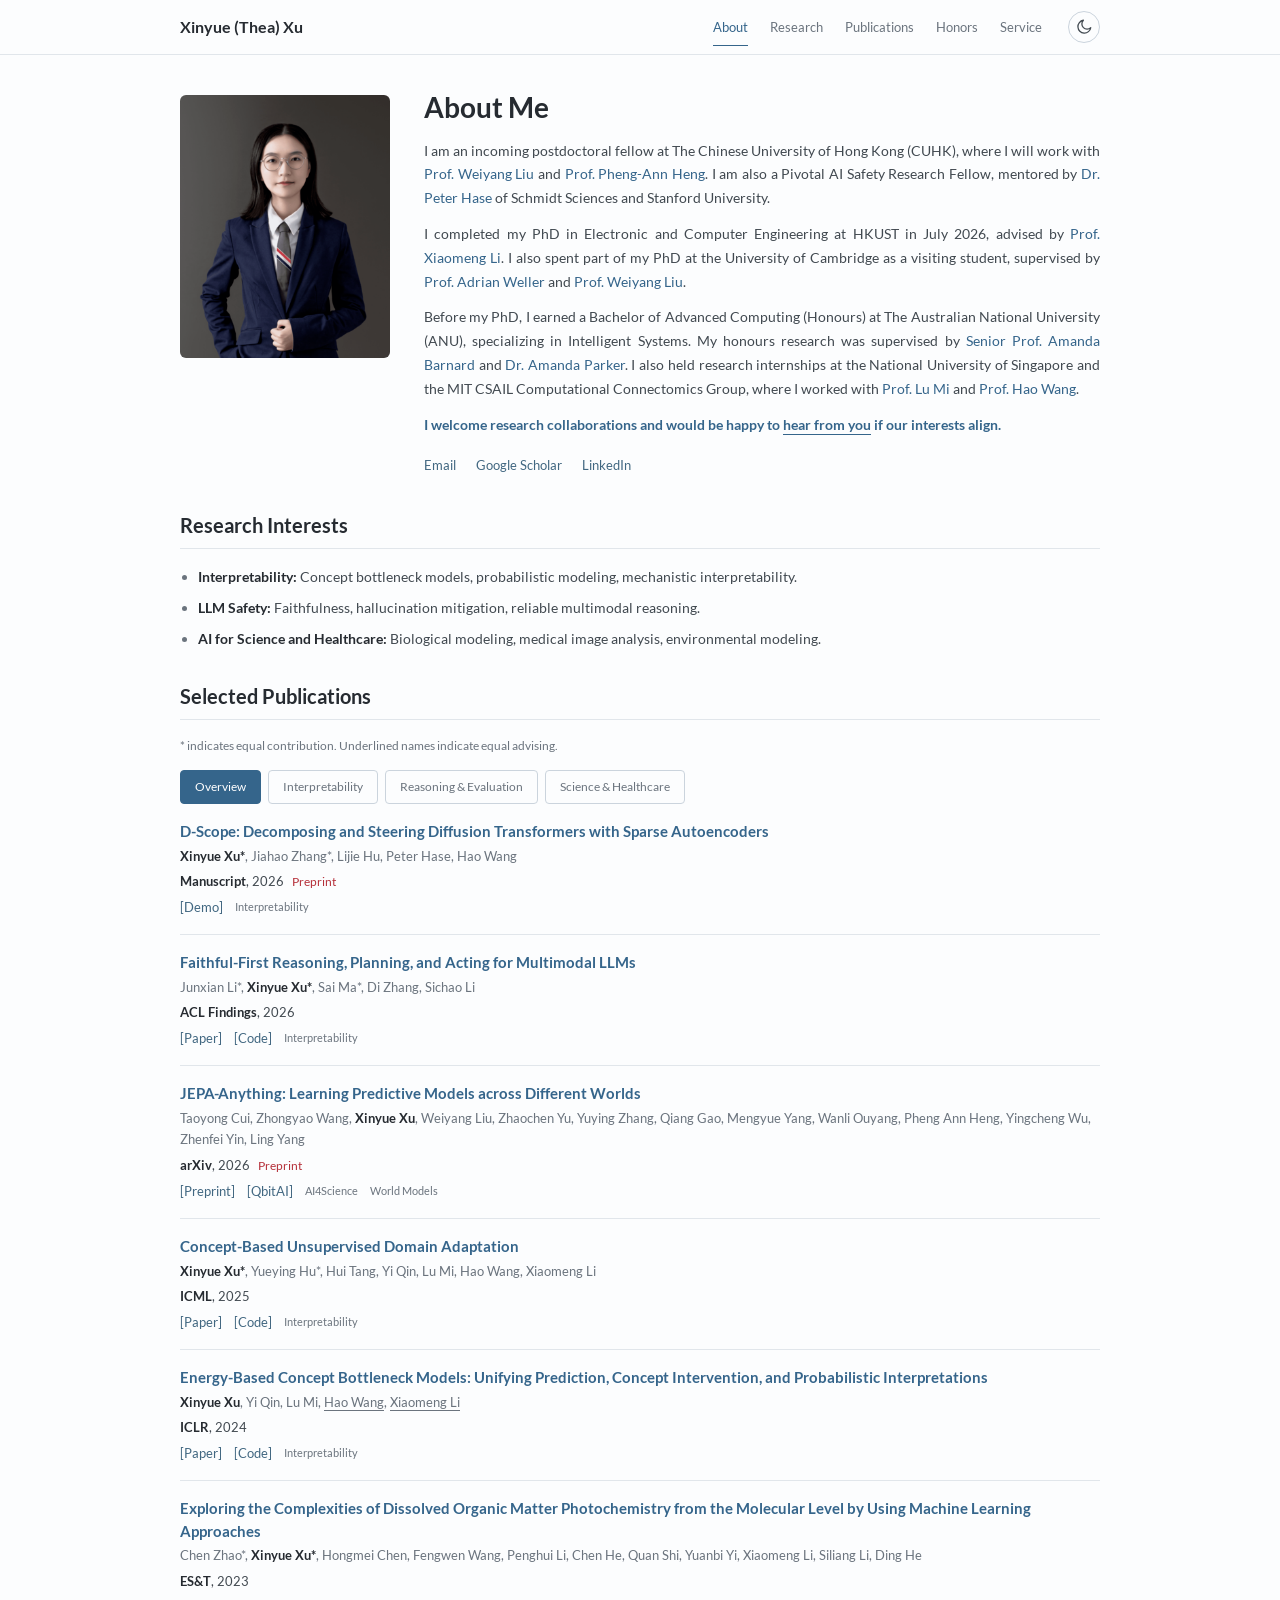
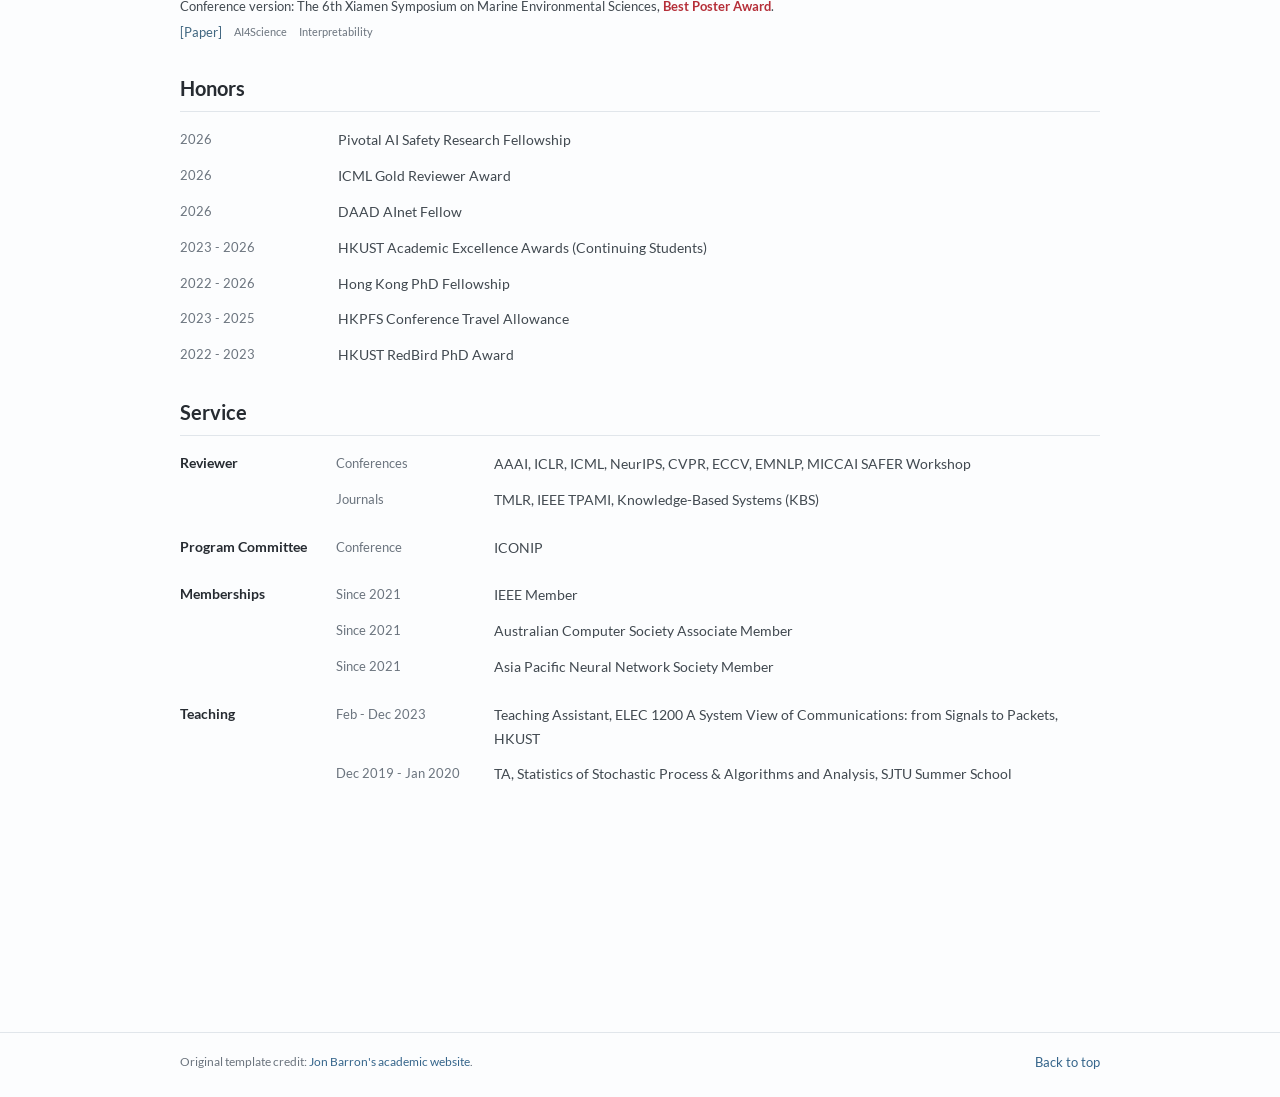
==== index.html @ cda7b8dd "Use English QbitAI label for media coverage" ====
<!DOCTYPE html>
<html lang="en">
<head>
  <meta charset="UTF-8">
  <meta name="viewport" content="width=device-width, initial-scale=1">
  <meta name="author" content="Xinyue (Thea) Xu">
  <meta name="description" content="Xinyue Xu is an incoming postdoctoral fellow at The Chinese University of Hong Kong (CUHK) and a Pivotal research fellow, working on interpretable machine learning, reasoning and evaluation, and AI for science and healthcare.">
  <title>Xinyue (Thea) Xu</title>
  <link rel="stylesheet" href="stylesheet.css?v=20260930-8">
  <link rel="icon" href="images/dog.ico">
</head>

<body>
  <header class="site-header">
    <nav class="nav-shell" aria-label="Primary navigation">
      <a class="brand" href="#top">Xinyue (Thea) Xu</a>
      <div class="nav-links">
        <a href="#about">About</a>
        <a href="#research">Research</a>
        <a href="#publications">Publications</a>
        <a href="#honors">Honors</a>
        <a href="#service">Service</a>
      </div>
      <button class="theme-toggle" type="button" aria-label="Switch to dark mode" title="Switch to dark mode">
        <svg class="theme-icon icon-moon" aria-hidden="true" viewBox="0 0 24 24">
          <path d="M21 12.8A8.6 8.6 0 1 1 11.2 3a6.8 6.8 0 0 0 9.8 9.8Z"></path>
        </svg>
        <svg class="theme-icon icon-sun" aria-hidden="true" viewBox="0 0 24 24">
          <circle cx="12" cy="12" r="4"></circle>
          <path d="M12 2v2.2M12 19.8V22M4.9 4.9l1.6 1.6M17.5 17.5l1.6 1.6M2 12h2.2M19.8 12H22M4.9 19.1l1.6-1.6M17.5 6.5l1.6-1.6"></path>
        </svg>
      </button>
    </nav>
  </header>

  <main id="top">
    <section id="about" class="hero section-shell">
      <div class="hero-copy">
        <div class="hero-identity">
          <h1>About Me</h1>
        </div>
        <div class="hero-about">
          <p>
            I am an incoming postdoctoral fellow at The Chinese University of Hong Kong (CUHK), where I will work with
            <a href="https://wyliu.com/">Prof. Weiyang Liu</a> and <a href="http://www.cse.cuhk.edu.hk/~pheng/">Prof. Pheng-Ann Heng</a>.
            I am also a Pivotal AI Safety Research Fellow, mentored by
            <a href="https://peterbhase.github.io/">Dr. Peter Hase</a> of Schmidt Sciences and Stanford University.
          </p>
          <p>
            I completed my PhD in Electronic and Computer Engineering at HKUST in July 2026, advised by
            <a href="https://xmengli.github.io/">Prof. Xiaomeng Li</a>.
            I also spent part of my PhD at the University of Cambridge as a visiting student, supervised by
            <a href="https://mlg.eng.cam.ac.uk/adrian/">Prof. Adrian Weller</a> and <a href="https://wyliu.com/">Prof. Weiyang Liu</a>.
          </p>
          <p>
            Before my PhD, I earned a Bachelor of Advanced Computing (Honours) at The Australian National University (ANU),
            specializing in Intelligent Systems. My honours research was supervised by
            <a href="https://en.wikipedia.org/wiki/Amanda_Barnard">Senior Prof. Amanda Barnard</a>
            and <a href="https://scholar.google.com.au/citations?user=r2-lXicAAAAJ&amp;hl=en">Dr. Amanda Parker</a>.
            I also held research internships at the National University of Singapore and the MIT CSAIL Computational Connectomics Group,
            where I worked with <a href="https://people.csail.mit.edu/lumi/">Prof. Lu Mi</a>
            and <a href="http://www.wanghao.in/">Prof. Hao Wang</a>.
          </p>
          <p class="collaboration-invitation">
            I welcome research collaborations and would be happy to <a href="mailto:xxucb@connect.ust.hk">hear from you</a> if our interests align.
          </p>
        </div>
        <div class="profile-links" aria-label="Profile links">
          <a href="mailto:xxucb@connect.ust.hk">Email</a>
          <a href="https://scholar.google.com/citations?user=9AthkQ0AAAAJ&amp;hl=zh-CN">Google Scholar</a>
          <a href="https://www.linkedin.com/in/xinyue-thea-xu-a15984179/">LinkedIn</a>
        </div>
      </div>
      <aside class="portrait-card">
        <img class="profile-photo" src="images/my.png" alt="Xinyue Xu portrait" width="256" height="320" fetchpriority="high">
      </aside>
    </section>

    <section id="research" class="section-shell content-grid">
      <h2 class="section-label">Research Interests</h2>
      <div class="section-body">
        <ul class="research-interests">
          <li><strong>Interpretability:</strong> Concept bottleneck models, probabilistic modeling, mechanistic interpretability.</li>
          <li><strong>LLM Safety:</strong> Faithfulness, hallucination mitigation, reliable multimodal reasoning.</li>
          <li><strong>AI for Science and Healthcare:</strong> Biological modeling, medical image analysis, environmental modeling.</li>
        </ul>
      </div>
    </section>

    <section id="publications" class="section-shell content-grid">
      <h2 class="section-label">Selected Publications</h2>
      <div class="section-body">
        <p class="note">* indicates equal contribution. Underlined names indicate equal advising.</p>

        <div class="publication-tabs" role="tablist" aria-label="Publication topics" hidden>
          <button class="topic-tab" type="button" role="tab" id="tab-overview" aria-controls="papers-overview" aria-selected="true">Overview</button>
          <button class="topic-tab" type="button" role="tab" id="tab-interpretability" aria-controls="papers-interpretability" aria-selected="false" tabindex="-1">Interpretability</button>
          <button class="topic-tab" type="button" role="tab" id="tab-reasoning" aria-controls="papers-reasoning" aria-selected="false" tabindex="-1">Reasoning &amp; Evaluation</button>
          <button class="topic-tab" type="button" role="tab" id="tab-science" aria-controls="papers-science" aria-selected="false" tabindex="-1">Science &amp; Healthcare</button>
        </div>

        <div class="topic-panel" id="papers-overview" role="tabpanel" aria-labelledby="tab-overview" tabindex="0" hidden>
          <h3 class="topic-heading">Overview</h3>
          <div class="publication-list"></div>
        </div>

        <div class="topic-panel" id="papers-interpretability" role="tabpanel" aria-labelledby="tab-interpretability" tabindex="0">
          <h3 class="topic-heading">Interpretable Machine Learning</h3>
          <div class="publication-list">
            <article class="publication featured is-preprint">
              <div class="pub-content">
                <h4>D-Scope: Decomposing and Steering Diffusion Transformers with Sparse Autoencoders</h4>
                <p class="authors"><strong>Xinyue Xu*</strong>, Jiahao Zhang*, Lijie Hu, Peter Hase, Hao Wang</p>
                <div class="pub-meta">
                  <strong>Manuscript</strong>
                  <span>2026</span>
                  <span class="pub-status">Preprint</span>
                </div>
                <p>Uses sparse autoencoders to decompose and steer diffusion transformers.</p>
                <div class="pub-links">
                  <span class="tag tag-blue">Interpretability</span>
                  <a href="https://jiahaozhang-public.github.io/d-scope/">Demo</a>
                </div>
              </div>
            </article>

            <article class="publication is-preprint">
              <div class="pub-content">
                <h4><a href="https://arxiv.org/abs/2609.15334">Concept-Grounded Reasoning with Prompt-Driven Localization for Interpretable Structured Report Generation</a></h4>
                <p class="authors"><strong>Xinyue Xu</strong>, Hongbin Lin, Juangui Xu, Hualiang Wang, Lehan Wang, Lijie Hu, Weiyang Liu, Adrian Weller, Xiaomeng Li</p>
                <div class="pub-meta">
                  <strong>arXiv</strong>
                  <span>2026</span>
                  <span class="pub-status">Preprint</span>
                </div>
                <p>Combines prompt-driven lesion localization with concept-grounded reasoning for interpretable medical report generation.</p>
                <div class="pub-links">
                  <span class="tag tag-blue">Medical AI</span>
                  <span class="tag tag-blue">Interpretability</span>
                  <a href="https://arxiv.org/abs/2609.15334">Preprint</a>
                </div>
              </div>
            </article>

            <article class="publication featured">
              <div class="pub-content">
                <h4><a href="https://openreview.net/forum?id=ZWsjNcUDIs">Concept-Based Unsupervised Domain Adaptation</a></h4>
                <p class="authors"><strong>Xinyue Xu*</strong>, Yueying Hu*, Hui Tang, Yi Qin, Lu Mi, Hao Wang, Xiaomeng Li</p>
                <div class="pub-meta">
                  <strong>ICML</strong>
                  <span>2025</span>
                </div>
                <p>Improves interpretability and robustness of Concept Bottleneck Models under domain shifts through adversarial training.</p>
                <div class="pub-links">
                  <span class="tag tag-blue">Interpretability</span>
                  <a href="https://arxiv.org/abs/2505.05195">Paper</a>
                  <a href="https://github.com/xmed-lab/CUDA">Code</a>
                </div>
              </div>
            </article>

            <article class="publication featured">
              <div class="pub-content">
                <h4><a href="https://openreview.net/forum?id=I1quoTXZzc">Energy-Based Concept Bottleneck Models: Unifying Prediction, Concept Intervention, and Probabilistic Interpretations</a></h4>
                <p class="authors"><strong>Xinyue Xu</strong>, Yi Qin, Lu Mi, <span class="advising">Hao Wang</span>, <span class="advising">Xiaomeng Li</span></p>
                <div class="pub-meta">
                  <strong>ICLR</strong>
                  <span>2024</span>
                </div>
                <p>A unified framework for concept-based prediction, concept correction, and fine-grained interpretations based on conditional probabilities.</p>
                <div class="pub-links">
                  <span class="tag tag-blue">Interpretability</span>
                  <a href="https://arxiv.org/abs/2401.14142">Paper</a>
                  <a href="https://github.com/xmed-lab/ECBM">Code</a>
                </div>
              </div>
            </article>

            <article class="publication">
              <div class="pub-content">
                <h4><a href="https://openreview.net/forum?id=UKCPaTcJAo">Energy-Based Conceptual Diffusion Model</a></h4>
                <p class="authors">Yi Qin, <strong>Xinyue Xu</strong>, <span class="advising">Hao Wang</span>, <span class="advising">Xiaomeng Li</span></p>
                <div class="pub-meta">
                  <strong>NeurIPS SafeGenAI Workshop</strong>
                  <span>2024</span>
                </div>
                <p>Unifies concept-based generation, conditional interpretation, concept debugging, intervention, and imputation under a joint energy-based formulation.</p>
                <div class="pub-links">
                  <span class="tag tag-blue">Interpretability</span>
                  <a href="https://openreview.net/forum?id=UKCPaTcJAo">Paper</a>
                </div>
              </div>
            </article>

            <article class="publication">
              <div class="pub-content">
                <h4><a href="https://link.springer.com/chapter/10.1007/978-3-030-92185-9_19">Classification Models for Medical Data with Interpretative Rules</a></h4>
                <p class="authors"><strong>Xinyue Xu</strong>, Xiang Ding, Zhenyue Qin, Yang Liu</p>
                <div class="pub-meta">
                  <strong>ICONIP (Oral)</strong>
                  <span>2021</span>
                </div>
                <p>Recognizes positive SARS cases across numerical and categorical datasets, with explanatory rules generated for clearer interpretability.</p>
                <div class="pub-links">
                  <span class="tag tag-blue">Interpretability</span>
                  <span class="tag tag-slate">AI4Science</span>
                  <a href="https://link.springer.com/chapter/10.1007/978-3-030-92185-9_19">Paper</a>
                </div>
              </div>
            </article>
          </div>
        </div>

        <div class="topic-panel" id="papers-reasoning" role="tabpanel" aria-labelledby="tab-reasoning" tabindex="0">
          <h3 class="topic-heading">Reasoning &amp; Evaluation</h3>
          <div class="publication-list">
            <article class="publication">
              <div class="pub-content">
                <h4>Learning When to Think: Dual-Reference Offline Optimization for Adaptive VLM Reasoning</h4>
                <p class="authors">Hongbin Lin, Sizhe Zou, Juangui Xu, <strong>Xinyue Xu</strong>, Zhuoli Ouyang, Stanislav Kolchin, Chengwei Qin, Zhongxiang Dai, Yao Shu</p>
                <div class="pub-meta">
                  <strong>NeurIPS</strong>
                  <span>2026</span>
                </div>
                <div class="pub-links">
                  <span class="tag tag-blue">Reasoning</span>
                </div>
              </div>
            </article>

            <article class="publication featured">
              <div class="pub-content">
                <h4><a href="https://aclanthology.org/2026.findings-acl.336.pdf">Faithful-First Reasoning, Planning, and Acting for Multimodal LLMs</a></h4>
                <p class="authors">Junxian Li*, <strong>Xinyue Xu*</strong>, Sai Ma*, Di Zhang, Sichao Li</p>
                <div class="pub-meta">
                  <strong>ACL Findings</strong>
                  <span>2026</span>
                </div>
                <p>Studies faithful-first reasoning, planning, and acting for multimodal large language models.</p>
                <div class="pub-links">
                  <span class="tag tag-blue">Interpretability</span>
                  <a href="https://aclanthology.org/2026.findings-acl.336.pdf">Paper</a>
                  <a href="https://github.com/lijunxian111/Faithful-First-RPA">Code</a>
                </div>
              </div>
            </article>

            <article class="publication is-preprint">
              <div class="pub-content">
                <h4><a href="https://arxiv.org/abs/2511.10667">Evaluating LLM Understanding via Structured Tabular Decision Simulations</a></h4>
                <p class="authors">Sichao Li*, <strong>Xinyue Xu*</strong>, Xiaomeng Li</p>
                <div class="pub-meta">
                  <strong>arXiv</strong>
                  <span>2026</span>
                  <span class="pub-status">Preprint</span>
                </div>
                <div class="pub-links">
                  <span class="tag tag-blue">Interpretability</span>
                  <a href="https://arxiv.org/abs/2511.10667">Preprint</a>
                </div>
              </div>
            </article>
          </div>
        </div>

        <div class="topic-panel" id="papers-science" role="tabpanel" aria-labelledby="tab-science" tabindex="0">
          <h3 class="topic-heading">AI for Science &amp; Healthcare</h3>
          <div class="publication-list">
            <article class="publication featured is-preprint">
              <div class="pub-content">
                <h4><a href="https://arxiv.org/abs/2609.20800">JEPA-Anything: Learning Predictive Models across Different Worlds</a></h4>
                <p class="authors">Taoyong Cui, Zhongyao Wang, <strong>Xinyue Xu</strong>, Weiyang Liu, Zhaochen Yu, Yuying Zhang, Qiang Gao, Mengyue Yang, Wanli Ouyang, Pheng Ann Heng, Yingcheng Wu, Zhenfei Yin, Ling Yang</p>
                <div class="pub-meta">
                  <strong>arXiv</strong>
                  <span>2026</span>
                  <span class="pub-status">Preprint</span>
                </div>
                <div class="pub-links">
                  <span class="tag tag-slate">AI4Science</span>
                  <span class="tag tag-blue">World Models</span>
                  <a href="https://arxiv.org/abs/2609.20800">Preprint</a>
                  <a href="https://mp.weixin.qq.com/s/vEAA2UBY7w1hj19cY-bY0g">QbitAI</a>
                </div>
              </div>
            </article>

            <article class="publication">
              <div class="pub-content">
                <h4><a href="https://doi.org/10.1016/j.xcrp.2026.103518">Multimodal fusion of complementary material representations for generalizable and interpretable property prediction</a></h4>
                <p class="authors">Sichao Li, Tianqing Zhu, Weijian Deng, Zixin Zhuang, <strong>Xinyue Xu</strong>, Ye Wei, Amanda Susan Barnard, Keith Tobias Butler</p>
                <div class="pub-meta">
                  <strong>Cell Reports Physical Science</strong>
                  <span>2026</span>
                </div>
                <p>Combines composition, crystal structure, and radial distribution features for interpretable material property prediction and more stable out-of-distribution generalization.</p>
                <div class="pub-links">
                  <span class="tag tag-slate">AI4Science</span>
                  <span class="tag tag-blue">Interpretability</span>
                  <a href="https://doi.org/10.1016/j.xcrp.2026.103518">Paper</a>
                </div>
              </div>
            </article>

            <article class="publication">
              <div class="pub-content">
                <h4><a href="https://openreview.net/forum?id=UjSoF5CM09">AttTok: Marrying Attribute Tokens with Generative Pre-trained Vision-Language Models towards Medical Image Understanding</a></h4>
                <p class="authors">Hualiang Wang, <strong>Xinyue Xu</strong>, Lehan Wang, Bin Pu, Xiaomeng Li</p>
                <div class="pub-meta">
                  <strong>ICLR</strong>
                  <span>2026</span>
                </div>
                <p>Integrates attribute tokens with generative pre-trained vision-language models for medical image understanding.</p>
                <div class="pub-links">
                  <span class="tag tag-blue">Medical AI</span>
                  <span class="tag tag-blue">Interpretability</span>
                  <a href="https://openreview.net/forum?id=UjSoF5CM09">Paper</a>
                </div>
              </div>
            </article>

            <article class="publication">
              <div class="pub-content">
                <h4><a href="https://agupubs.onlinelibrary.wiley.com/doi/full/10.1029/2024GL108794">Machine Learning Models for Evaluating Biological Reactivity within Molecular Fingerprints of Dissolved Organic Matter over Time</a></h4>
                <p class="authors">Chen Zhao, Kai Wang, Qianji Jiao, <strong>Xinyue Xu</strong>, Yuanbi Yi, Penghui Li, Julian Merder, Ding He</p>
                <div class="pub-meta">
                  <strong>GRL</strong>
                  <span>2024</span>
                </div>
                <p>Connects molecular composition and biological reactivity in reservoir data, yielding additional interpretability beyond predictive performance.</p>
                <div class="pub-links">
                  <span class="tag tag-slate">AI4Science</span>
                  <span class="tag tag-blue">Interpretability</span>
                </div>
              </div>
            </article>

            <article class="publication featured">
              <div class="pub-content">
                <h4><a href="https://pubs.acs.org/doi/full/10.1021/acs.est.3c00199">Exploring the Complexities of Dissolved Organic Matter Photochemistry from the Molecular Level by Using Machine Learning Approaches</a></h4>
                <p class="authors">Chen Zhao*, <strong>Xinyue Xu*</strong>, Hongmei Chen, Fengwen Wang, Penghui Li, Chen He, Quan Shi, Yuanbi Yi, Xiaomeng Li, Siliang Li, Ding He</p>
                <div class="pub-meta">
                  <strong>ES&amp;T</strong>
                  <span>2023</span>
                </div>
                <p>Integrates irradiation experiments and provides insights into estuarine dissolved organic matter transformation.</p>
                <p class="award-line">Conference version: The 6th Xiamen Symposium on Marine Environmental Sciences, <span class="award-highlight">Best Poster Award</span>.</p>
                <div class="pub-links">
                  <span class="tag tag-slate">AI4Science</span>
                  <span class="tag tag-blue">Interpretability</span>
                  <a href="https://pubs.acs.org/doi/pdf/10.1021/acs.est.3c00199">Paper</a>
                </div>
              </div>
            </article>

            <article class="publication">
              <div class="pub-content">
                <h4><a href="https://arxiv.org/abs/2305.15777">Dynamic Data Augmentation via Monte-Carlo Tree Search for Prostate MRI Segmentation</a></h4>
                <p class="authors"><strong>Xinyue Xu*</strong>, Yuhan Hsi*, Haonan Wang, Xiaomeng Li</p>
                <div class="pub-meta">
                  <strong>ICONIP (Oral)</strong>
                  <span>2023</span>
                </div>
                <p>Uses efficient dynamic augmentation to reduce overfitting in limited medical image segmentation settings.</p>
                <div class="pub-links">
                  <span class="tag tag-blue">Medical AI</span>
                  <a href="https://arxiv.org/abs/2305.15777">Paper</a>
                  <a href="https://github.com/xmed-lab/DDAug">Code</a>
                </div>
              </div>
            </article>

          </div>
        </div>

      </div>
    </section>

    <section id="honors" class="section-shell content-grid">
      <h2 class="section-label">Honors</h2>
      <div class="section-body">
        <ul class="plain-list">
          <li><span>2026</span> Pivotal AI Safety Research Fellowship</li>
          <li><span>2026</span> ICML Gold Reviewer Award</li>
          <li><span>2026</span> DAAD AInet Fellow</li>
          <li><span>2023 - 2026</span> HKUST Academic Excellence Awards (Continuing Students)</li>
          <li><span>2022 - 2026</span> Hong Kong PhD Fellowship</li>
          <li><span>2023 - 2025</span> HKPFS Conference Travel Allowance</li>
          <li><span>2022 - 2023</span> HKUST RedBird PhD Award</li>
        </ul>
      </div>
    </section>

    <section id="service" class="section-shell content-grid">
      <h2 class="section-label">Service</h2>
      <div class="section-body">
        <div class="service-block">
          <h3>Reviewer</h3>
          <ul class="compact-list">
            <li><span>Conferences</span> AAAI, ICLR, ICML, NeurIPS, CVPR, ECCV, EMNLP, MICCAI SAFER Workshop</li>
            <li><span>Journals</span> TMLR, IEEE TPAMI, Knowledge-Based Systems (KBS)</li>
          </ul>
        </div>
        <div class="service-block">
          <h3>Program Committee</h3>
          <ul class="compact-list">
            <li><span>Conference</span> ICONIP</li>
          </ul>
        </div>
        <div class="service-block">
          <h3>Memberships</h3>
          <ul class="plain-list">
            <li><span>Since 2021</span> IEEE Member</li>
            <li><span>Since 2021</span> Australian Computer Society Associate Member</li>
            <li><span>Since 2021</span> Asia Pacific Neural Network Society Member</li>
          </ul>
        </div>
        <div class="service-block">
          <h3>Teaching</h3>
          <ul class="plain-list">
            <li><span>Feb - Dec 2023</span> Teaching Assistant, ELEC 1200 A System View of Communications: from Signals to Packets, HKUST</li>
            <li><span>Dec 2019 - Jan 2020</span> TA, Statistics of Stochastic Process &amp; Algorithms and Analysis, SJTU Summer School</li>
          </ul>
        </div>
      </div>
    </section>

    <section class="visitor-map section-shell" aria-label="Visitor map">
      <div id="map-container">
        <script type="text/javascript" id="mmvst_globe" src="https://mapmyvisitors.com/globe.js?d=dofqKaMYVr9OFjW8XbUCTALOVqvD3N5ME7jqfxKbgf4" async></script>
      </div>
    </section>
  </main>

  <footer class="site-footer">
    <div class="section-shell footer-shell">
      <p>Original template credit: <a href="https://github.com/jonbarron/jonbarron_website">Jon Barron's academic website</a>.</p>
      <a href="#top">Back to top</a>
    </div>
  </footer>
  <script>
    const root = document.documentElement;
    const themeToggle = document.querySelector(".theme-toggle");
    let savedTheme;
    try {
      savedTheme = localStorage.getItem("theme");
    } catch {
      // The toggle remains usable when browser storage is unavailable.
    }

    function setTheme(theme) {
      root.dataset.theme = theme;
      try {
        localStorage.setItem("theme", theme);
      } catch {}
      const label = theme === "dark" ? "Switch to light mode" : "Switch to dark mode";
      themeToggle.setAttribute("aria-label", label);
      themeToggle.setAttribute("title", label);
    }

    setTheme(savedTheme === "dark" ? "dark" : "light");
    themeToggle.addEventListener("click", () => {
      setTheme(root.dataset.theme === "dark" ? "light" : "dark");
    });

    const publicationTabs = document.querySelector(".publication-tabs");
    const topicTabs = [...publicationTabs.querySelectorAll(".topic-tab")];
    const topicPanels = topicTabs.map(tab => document.getElementById(tab.getAttribute("aria-controls")));

    // Keep the overview in sync with the highlighted papers in each topic.
    const overviewList = document.querySelector("#papers-overview .publication-list");
    const featuredPapers = [...document.querySelectorAll(".topic-panel .publication.featured")];
    featuredPapers.sort((a, b) =>
      Number(b.querySelector(".pub-meta span").textContent) - Number(a.querySelector(".pub-meta span").textContent)
    );
    overviewList.append(...featuredPapers.map(paper => paper.cloneNode(true)));

    function selectTopic(index, focus = false) {
      topicTabs.forEach((tab, i) => {
        const selected = i === index;
        tab.setAttribute("aria-selected", String(selected));
        tab.tabIndex = selected ? 0 : -1;
        topicPanels[i].hidden = !selected;
      });
      if (focus) topicTabs[index].focus();
    }

    topicTabs.forEach((tab, index) => {
      tab.addEventListener("click", () => selectTopic(index));
      tab.addEventListener("keydown", event => {
        let nextIndex;
        if (event.key === "ArrowRight") nextIndex = (index + 1) % topicTabs.length;
        if (event.key === "ArrowLeft") nextIndex = (index - 1 + topicTabs.length) % topicTabs.length;
        if (event.key === "Home") nextIndex = 0;
        if (event.key === "End") nextIndex = topicTabs.length - 1;
        if (nextIndex !== undefined) {
          event.preventDefault();
          selectTopic(nextIndex, true);
        }
      });
    });
    selectTopic(0);
    publicationTabs.hidden = false;

    const navLinks = [...document.querySelectorAll(".nav-links a")];
    const navSections = navLinks.map(link => document.querySelector(link.getAttribute("href")));
    let scrollPending = false;

    function updateNavigation() {
      let current = navSections[0];
      const offset = document.querySelector(".site-header").offsetHeight + 72;
      for (const section of navSections) {
        if (section.getBoundingClientRect().top <= offset) current = section;
      }
      if (Math.ceil(window.scrollY + window.innerHeight) >= document.documentElement.scrollHeight - 2) {
        current = navSections[navSections.length - 1];
      }
      for (const link of navLinks) {
        if (link.getAttribute("href") === `#${current.id}`) {
          link.setAttribute("aria-current", "location");
        } else {
          link.removeAttribute("aria-current");
        }
      }
      scrollPending = false;
    }

    window.addEventListener("scroll", () => {
      if (!scrollPending) {
        scrollPending = true;
        requestAnimationFrame(updateNavigation);
      }
    }, { passive: true });
    window.addEventListener("resize", updateNavigation);
    updateNavigation();

  </script>
</body>
</html>
---- stylesheet.css ----
@font-face {
  font-family: "Lato";
  font-style: normal;
  font-weight: 400;
  font-display: swap;
  src: url("fonts/lato-regular.ttf") format("truetype");
}

@font-face {
  font-family: "Lato";
  font-style: normal;
  font-weight: 700;
  font-display: swap;
  src: url("fonts/lato-bold.ttf") format("truetype");
}

:root {
  color-scheme: light;
  --bg: #fcfdfe;
  --surface: #ffffff;
  --surface-strong: #f5f7fa;
  --ink: #262b31;
  --body: #414950;
  --muted: #6b747e;
  --soft: #eff3f7;
  --line: #e1e6eb;
  --line-strong: #cbd4dd;
  --accent: #35658b;
  --on-accent: #ffffff;
  --accent-soft: #eaf1f7;
  --resource-accent: #416781;
  --wine: #b52f39;
  --wine-soft: #fbeeee;
  --header-bg: #fcfdfe;
  --font-sans: "Trebuchet MS", "Lato", Helvetica, Arial, sans-serif;
}

:root[data-theme="dark"] {
  color-scheme: dark;
  --bg: #191b1e;
  --surface: #212428;
  --surface-strong: #292d32;
  --ink: #edf1f5;
  --body: #ccd3da;
  --muted: #a4afbb;
  --soft: #272d33;
  --line: #343b43;
  --line-strong: #48525e;
  --accent: #99bfdf;
  --on-accent: #182a37;
  --accent-soft: #25394b;
  --resource-accent: #acc8de;
  --wine: #ee9891;
  --wine-soft: #3e2928;
  --header-bg: #191b1e;
}

* {
  box-sizing: border-box;
}

html {
  scroll-behavior: smooth;
  scroll-padding-top: 78px;
}

body {
  margin: 0;
  background: var(--bg);
  color: var(--body);
  font-family: var(--font-sans);
  font-size: 14px;
  line-height: 1.7;
  letter-spacing: 0;
  -webkit-font-smoothing: antialiased;
}

::selection {
  background: var(--accent-soft);
  color: var(--ink);
}

a {
  color: var(--accent);
  text-decoration: none;
  text-underline-offset: 4px;
  text-decoration-thickness: 1px;
}

a:hover {
  text-decoration: underline;
}

:focus-visible {
  outline: 2px solid var(--accent);
  outline-offset: 5px;
  border-radius: 3px;
}

img {
  display: block;
  max-width: 100%;
}

p,
h1,
h2,
h3,
h4 {
  margin: 0;
}

h1,
h2,
h3,
h4 {
  color: var(--ink);
  font-weight: 700;
  letter-spacing: 0;
}

.nav-shell,
.section-shell {
  width: min(920px, calc(100% - 64px));
  margin-inline: auto;
}

.site-header {
  position: sticky;
  top: 0;
  z-index: 10;
  border-bottom: 1px solid var(--line);
  background: var(--header-bg);
}

.nav-shell {
  min-height: 54px;
  display: flex;
  align-items: center;
  gap: 26px;
}

.brand {
  margin-right: auto;
  color: var(--ink);
  font-size: 16px;
  font-weight: 700;
  white-space: nowrap;
}

.nav-links {
  display: flex;
  align-items: center;
  gap: 22px;
  min-width: 0;
  font-size: 13px;
}

.nav-links a {
  position: relative;
  display: inline-flex;
  align-items: center;
  min-height: 42px;
  color: var(--muted);
  white-space: nowrap;
}

.nav-links a::after {
  content: "";
  position: absolute;
  inset: auto 0 2px;
  height: 1px;
  background: var(--accent);
  opacity: 0;
  transition: opacity 160ms ease;
}

.nav-links a:hover,
.nav-links a[aria-current] {
  color: var(--accent);
  text-decoration: none;
}

.nav-links a[aria-current]::after {
  opacity: 1;
}

.theme-toggle {
  flex: 0 0 32px;
  width: 32px;
  height: 32px;
  display: inline-flex;
  align-items: center;
  justify-content: center;
  padding: 0;
  border: 1px solid var(--line-strong);
  border-radius: 50%;
  background: transparent;
  color: var(--body);
  cursor: pointer;
  transition: background 160ms ease, border-color 160ms ease;
}

.theme-toggle:hover {
  border-color: var(--accent);
  background: var(--soft);
}

.theme-icon {
  width: 18px;
  height: 18px;
  fill: none;
  stroke: currentColor;
  stroke-linecap: round;
  stroke-linejoin: round;
  stroke-width: 1.7;
}

.icon-sun,
:root[data-theme="dark"] .icon-moon {
  display: none;
}

:root[data-theme="dark"] .icon-sun {
  display: block;
}

.hero {
  display: grid;
  grid-template-columns: 210px minmax(0, 1fr);
  column-gap: 34px;
  row-gap: 24px;
  align-items: start;
  padding-block: 36px 34px;
}

.hero-copy {
  grid-column: 2;
  grid-row: 1;
  min-width: 0;
}

.hero-identity {
  margin-bottom: 14px;
}

h1 {
  font-size: 28px;
  line-height: 1.2;
}

.profile-links {
  display: flex;
  align-items: center;
  flex-wrap: wrap;
  gap: 8px 20px;
  margin-top: 16px;
  font-size: 13px;
  font-weight: 400;
}

.profile-links a {
  color: var(--resource-accent);
  padding-block: 2px;
}

.profile-links a:hover {
  text-decoration: underline;
}

.hero-about p {
  margin-bottom: 12px;
  text-align: justify;
  text-align-last: left;
  text-wrap: pretty;
}

.hero-about p:last-child {
  margin-bottom: 0;
}

.hero-about .collaboration-invitation {
  color: var(--accent);
  font-weight: 700;
}

.collaboration-invitation a {
  text-decoration: underline;
}

.portrait-card {
  grid-column: 1;
  grid-row: 1;
  margin-top: 4px;
}

.profile-photo {
  width: 100%;
  height: auto;
  aspect-ratio: 4 / 5;
  border-radius: 6px;
  object-fit: cover;
  object-position: center top;
}

.content-grid {
  padding-block: 0 32px;
}

.section-label {
  margin-bottom: 16px;
  padding-bottom: 9px;
  border-bottom: 1px solid var(--line);
  font-size: 20px;
  line-height: 1.35;
}

.section-body {
  min-width: 0;
}

.research-interests {
  display: grid;
  gap: 7px;
  margin: 0;
  padding-left: 18px;
}

.research-interests li::marker {
  color: var(--muted);
}

.research-interests strong {
  color: var(--ink);
}

.note {
  margin: 0 0 14px;
  color: var(--muted);
  font-size: 12px;
}

.topic-panel + .topic-panel {
  margin-top: 30px;
}

.publication-tabs {
  display: flex;
  flex-wrap: wrap;
  gap: 7px;
  max-width: 100%;
  margin-bottom: 16px;
}

.publication-tabs[hidden],
.topic-panel[hidden] {
  display: none;
}

.topic-tab {
  min-width: 0;
  min-height: 34px;
  padding: 7px 14px;
  border: 1px solid var(--line-strong);
  border-radius: 4px;
  background: var(--bg);
  color: var(--muted);
  font: 400 12px/1.4 var(--font-sans);
  letter-spacing: 0;
  cursor: pointer;
}

.topic-tab:hover {
  color: var(--ink);
}

.topic-tab[aria-selected="true"] {
  border-color: var(--accent);
  background: var(--accent);
  color: var(--on-accent);
}

.publication-tabs:not([hidden]) ~ .topic-panel {
  margin-top: 0;
}

.publication-tabs:not([hidden]) ~ .topic-panel > .topic-heading {
  position: absolute;
  width: 1px;
  height: 1px;
  padding: 0;
  overflow: hidden;
  clip-path: inset(50%);
  white-space: nowrap;
}

.topic-heading {
  margin-bottom: 16px;
  font-size: 16px;
  line-height: 1.4;
}

.publication-list {
  display: block;
}

.publication {
  padding-block: 16px;
  border-bottom: 1px solid var(--line);
}

.publication:first-child {
  padding-top: 0;
}

.publication:last-child {
  padding-bottom: 0;
  border-bottom: 0;
}

.publication.featured h4,
.publication.featured h4 a {
  color: var(--accent);
}

.pub-meta {
  display: flex;
  flex-wrap: wrap;
  align-items: baseline;
  gap: 4px 8px;
  margin-top: 3px;
  font-size: 13px;
  font-variant-numeric: tabular-nums;
}

.pub-meta span {
  color: var(--body);
}

.pub-meta strong {
  color: var(--ink);
  font-size: 13px;
  line-height: 1.5;
}

.pub-meta .pub-status {
  color: var(--wine);
  font-size: 12px;
  font-weight: 400;
  line-height: 1.4;
}

.pub-meta span:not(.pub-status)::before {
  content: ", ";
  margin-left: -8px;
}

.pub-content h4 {
  margin-bottom: 3px;
  font-size: 15px;
  line-height: 1.5;
}

.pub-content h4 a {
  color: var(--ink);
}

.pub-content h4 a:hover {
  color: var(--accent);
}

.pub-content p {
  margin-top: 4px;
  color: var(--body);
  font-size: 13px;
  line-height: 1.65;
}

.pub-content .authors {
  margin-top: 0;
  color: var(--muted);
  font-size: 13px;
}

.pub-content > p:not(.authors):not(.award-line) {
  display: none;
}

.authors strong {
  color: var(--ink);
}

.advising {
  text-decoration: underline;
  text-underline-offset: 3px;
}

.award-highlight {
  color: var(--wine);
  font-weight: 700;
}

.pub-links {
  display: flex;
  align-items: center;
  flex-wrap: wrap;
  gap: 4px 12px;
  margin-top: 4px;
}

.pub-links a {
  order: 0;
  color: var(--resource-accent);
  font-size: 13px;
  font-weight: 400;
}

.pub-links a::before {
  content: "[";
}

.pub-links a::after {
  content: "]";
}

.tag {
  order: 1;
  color: var(--muted);
  font-size: 11px;
  line-height: 1.5;
}

.plain-list,
.compact-list {
  display: grid;
  margin: 0;
  padding: 0;
  list-style: none;
}

.plain-list li,
.compact-list li {
  display: grid;
  grid-template-columns: 140px minmax(0, 1fr);
  gap: 18px;
  padding-block: 6px;
  font-size: 14px;
}

.plain-list li:first-child,
.compact-list li:first-child {
  padding-top: 0;
}

.plain-list li:last-child,
.compact-list li:last-child {
  border-bottom: 0;
  padding-bottom: 0;
}

.plain-list span,
.compact-list span {
  color: var(--muted);
  font-size: 13px;
  font-variant-numeric: tabular-nums;
}

.service-block {
  display: grid;
  grid-template-columns: 132px minmax(0, 1fr);
  gap: 24px;
}

.service-block + .service-block {
  margin-top: 24px;
}

.service-block h3 {
  font-size: 14px;
  line-height: 1.5;
}

.visitor-map {
  display: flex;
  justify-content: center;
  padding-block: 12px 28px;
}

#map-container {
  width: 160px;
  max-width: 100%;
  min-height: 174px;
  text-align: center;
}

#map-container a,
#map-container img {
  display: block;
  max-width: 100%;
}

#map-container img {
  height: auto;
  border: 0;
}

#map-container img[hidden] {
  display: none;
}

.map-fallback {
  color: var(--muted);
  font-size: 12px;
}

.site-footer {
  padding-block: 18px 24px;
  border-top: 1px solid var(--line);
}

.footer-shell {
  display: flex;
  align-items: center;
  justify-content: space-between;
  gap: 24px;
  color: var(--muted);
  font-size: 12px;
}

.footer-shell > a {
  white-space: nowrap;
  font-size: 13px;
}

@media (max-width: 980px) {
  .hero {
    grid-template-columns: 190px minmax(0, 1fr);
    column-gap: 30px;
  }

  .nav-shell,
  .nav-links {
    gap: 20px;
  }

  .service-block {
    grid-template-columns: 120px minmax(0, 1fr);
  }
}

@media (max-width: 760px) {
  html {
    scroll-padding-top: 116px;
  }

  .nav-shell,
  .section-shell {
    width: calc(100% - 40px);
  }

  .nav-shell {
    flex-wrap: wrap;
    justify-content: space-between;
    column-gap: 16px;
    row-gap: 0;
    padding-block: 10px 5px;
  }

  .brand {
    font-size: 16px;
  }

  .nav-links {
    order: 3;
    justify-content: space-between;
    width: 100%;
    gap: 12px;
    padding-top: 3px;
    font-size: 13px;
  }

  .hero {
    grid-template-columns: 124px minmax(0, 1fr);
    column-gap: 22px;
    row-gap: 20px;
    padding-block: 28px 30px;
  }

  .hero-copy {
    display: contents;
  }

  .hero-identity {
    grid-column: 2;
    grid-row: 1;
    align-self: center;
    margin: 0;
  }

  h1 {
    font-size: 26px;
  }

  .profile-links {
    grid-column: 1 / -1;
    grid-row: 3;
    gap: 8px 16px;
    margin-top: -6px;
    font-size: 13px;
  }

  .portrait-card {
    grid-row: 1;
    margin-top: 0;
  }

  .hero-about {
    grid-column: 1 / -1;
    grid-row: 2;
  }

  .hero-about p {
    text-align: left;
  }

  .content-grid {
    padding-bottom: 30px;
  }

  .section-label {
    margin-bottom: 14px;
    font-size: 20px;
  }

  .note {
    margin-bottom: 12px;
    font-size: 12px;
  }

  .publication-tabs {
    display: grid;
    grid-template-columns: repeat(2, minmax(0, 1fr));
    width: 100%;
  }

  .topic-tab {
    padding-inline: 6px;
    font-size: 12px;
  }

  .publication {
    padding-block: 14px;
  }

  .pub-meta strong {
    font-size: 13px;
  }

  .pub-content h4 {
    font-size: 15px;
  }

  .service-block {
    grid-template-columns: 1fr;
    gap: 16px;
  }

  .plain-list li,
  .compact-list li {
    grid-template-columns: 128px minmax(0, 1fr);
    gap: 18px;
  }

  .footer-shell {
    align-items: flex-start;
    flex-direction: column;
    gap: 12px;
  }
}

@media (max-width: 420px) {
  .nav-links {
    gap: 6px;
    font-size: 12px;
  }

  .hero {
    grid-template-columns: 104px minmax(0, 1fr);
    column-gap: 18px;
  }

  h1 {
    font-size: 26px;
  }

  .profile-links {
    gap: 6px 12px;
  }

  .plain-list li,
  .compact-list li {
    grid-template-columns: 1fr;
    gap: 3px;
  }

  .section-label {
    font-size: 20px;
  }

  .pub-meta {
    flex-wrap: wrap;
    gap: 4px 8px;
  }
}

@media (prefers-reduced-motion: reduce) {
  html {
    scroll-behavior: auto;
  }

  *,
  *::before,
  *::after {
    transition: none !important;
  }
}
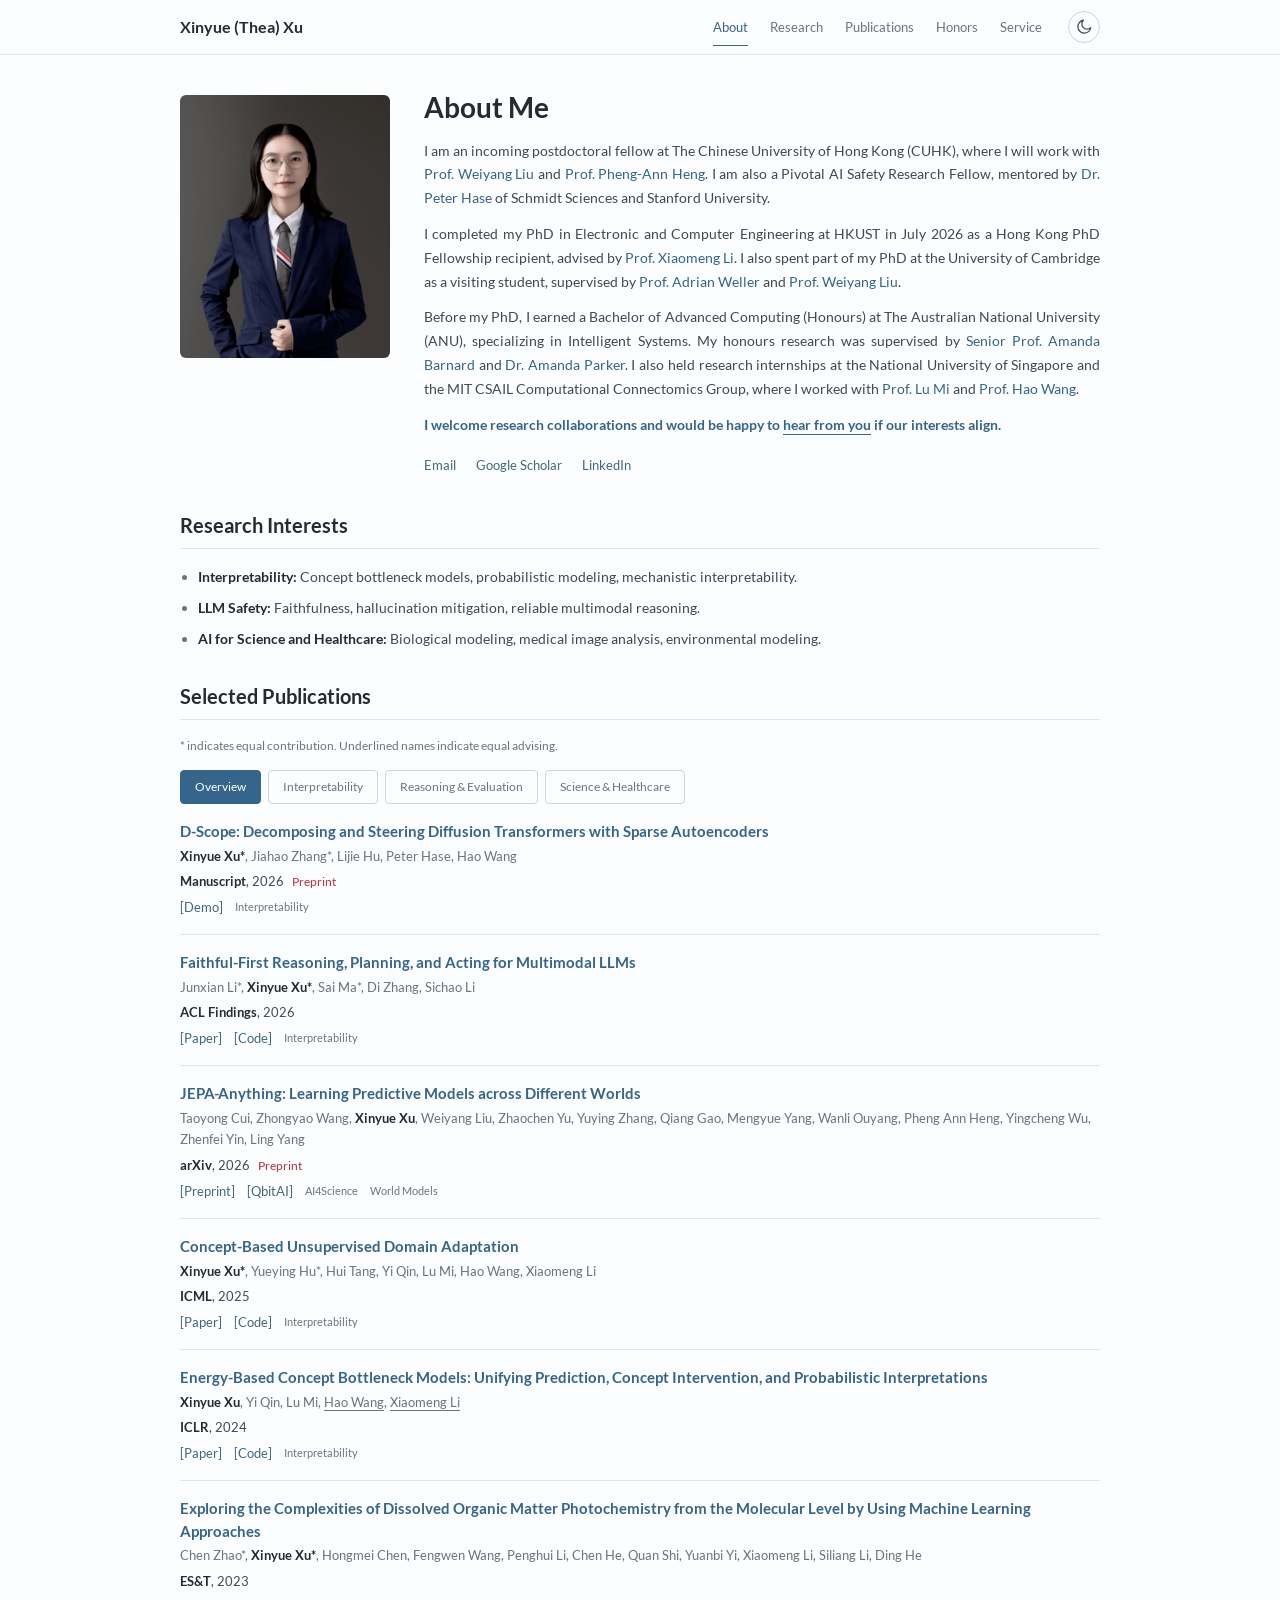
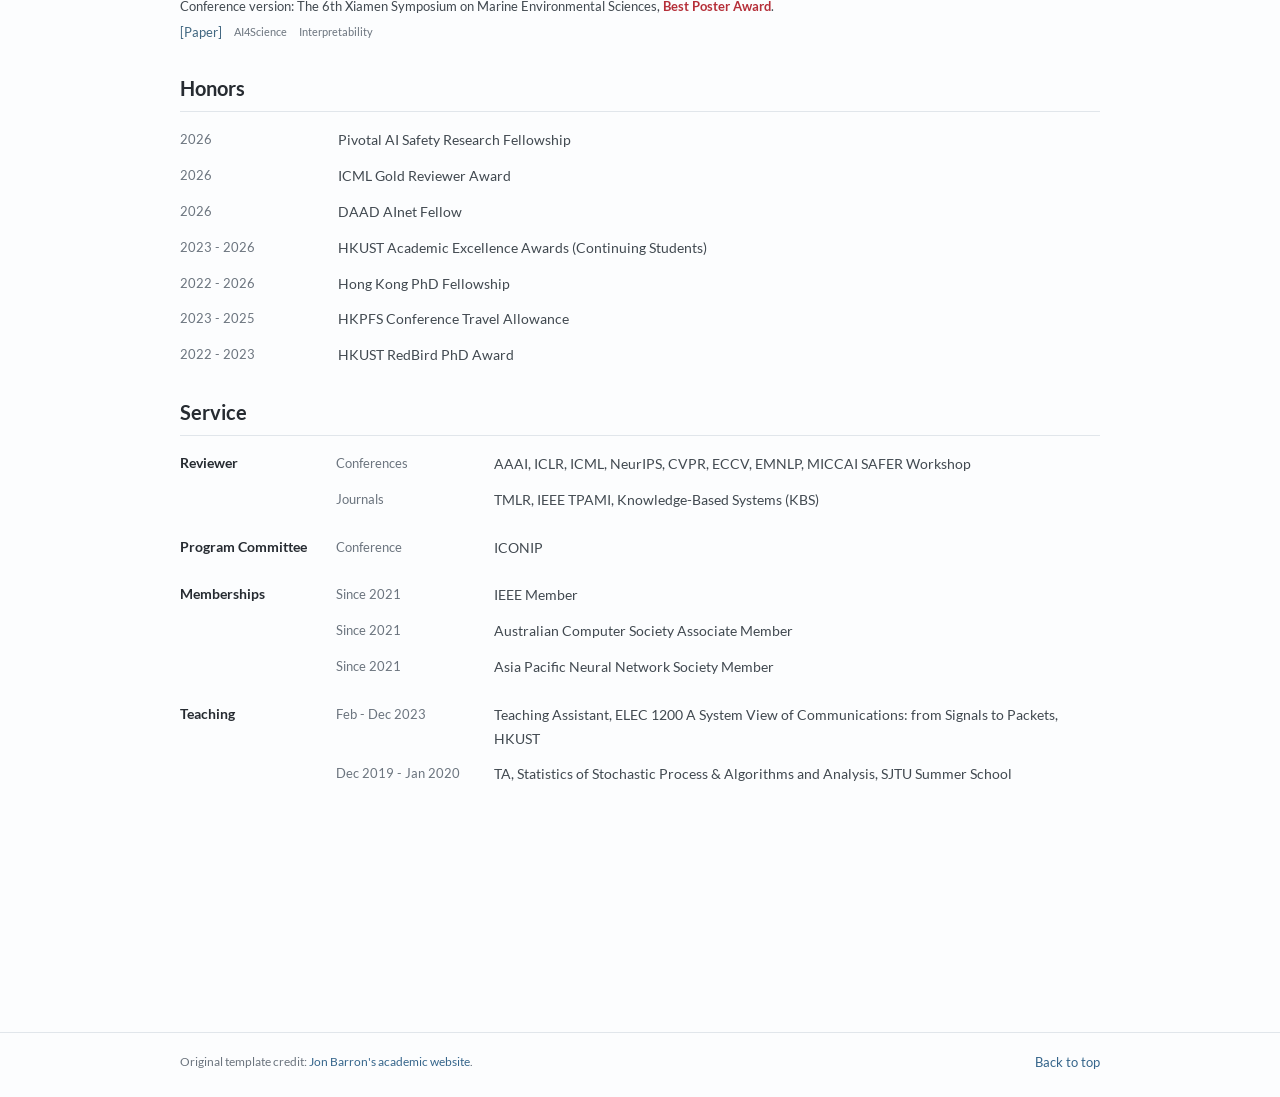
==== commit a6e7aea0: "Mention Hong Kong PhD Fellowship in biography" ====
--- a/index.html
+++ b/index.html
@@ -47,7 +47,8 @@
             <a href="https://peterbhase.github.io/">Dr. Peter Hase</a> of Schmidt Sciences and Stanford University.
           </p>
           <p>
-            I completed my PhD in Electronic and Computer Engineering at HKUST in July 2026, advised by
+            I completed my PhD in Electronic and Computer Engineering at HKUST in July 2026
+            as a Hong Kong PhD Fellowship recipient, advised by
             <a href="https://xmengli.github.io/">Prof. Xiaomeng Li</a>.
             I also spent part of my PhD at the University of Cambridge as a visiting student, supervised by
             <a href="https://mlg.eng.cam.ac.uk/adrian/">Prof. Adrian Weller</a> and <a href="https://wyliu.com/">Prof. Weiyang Liu</a>.
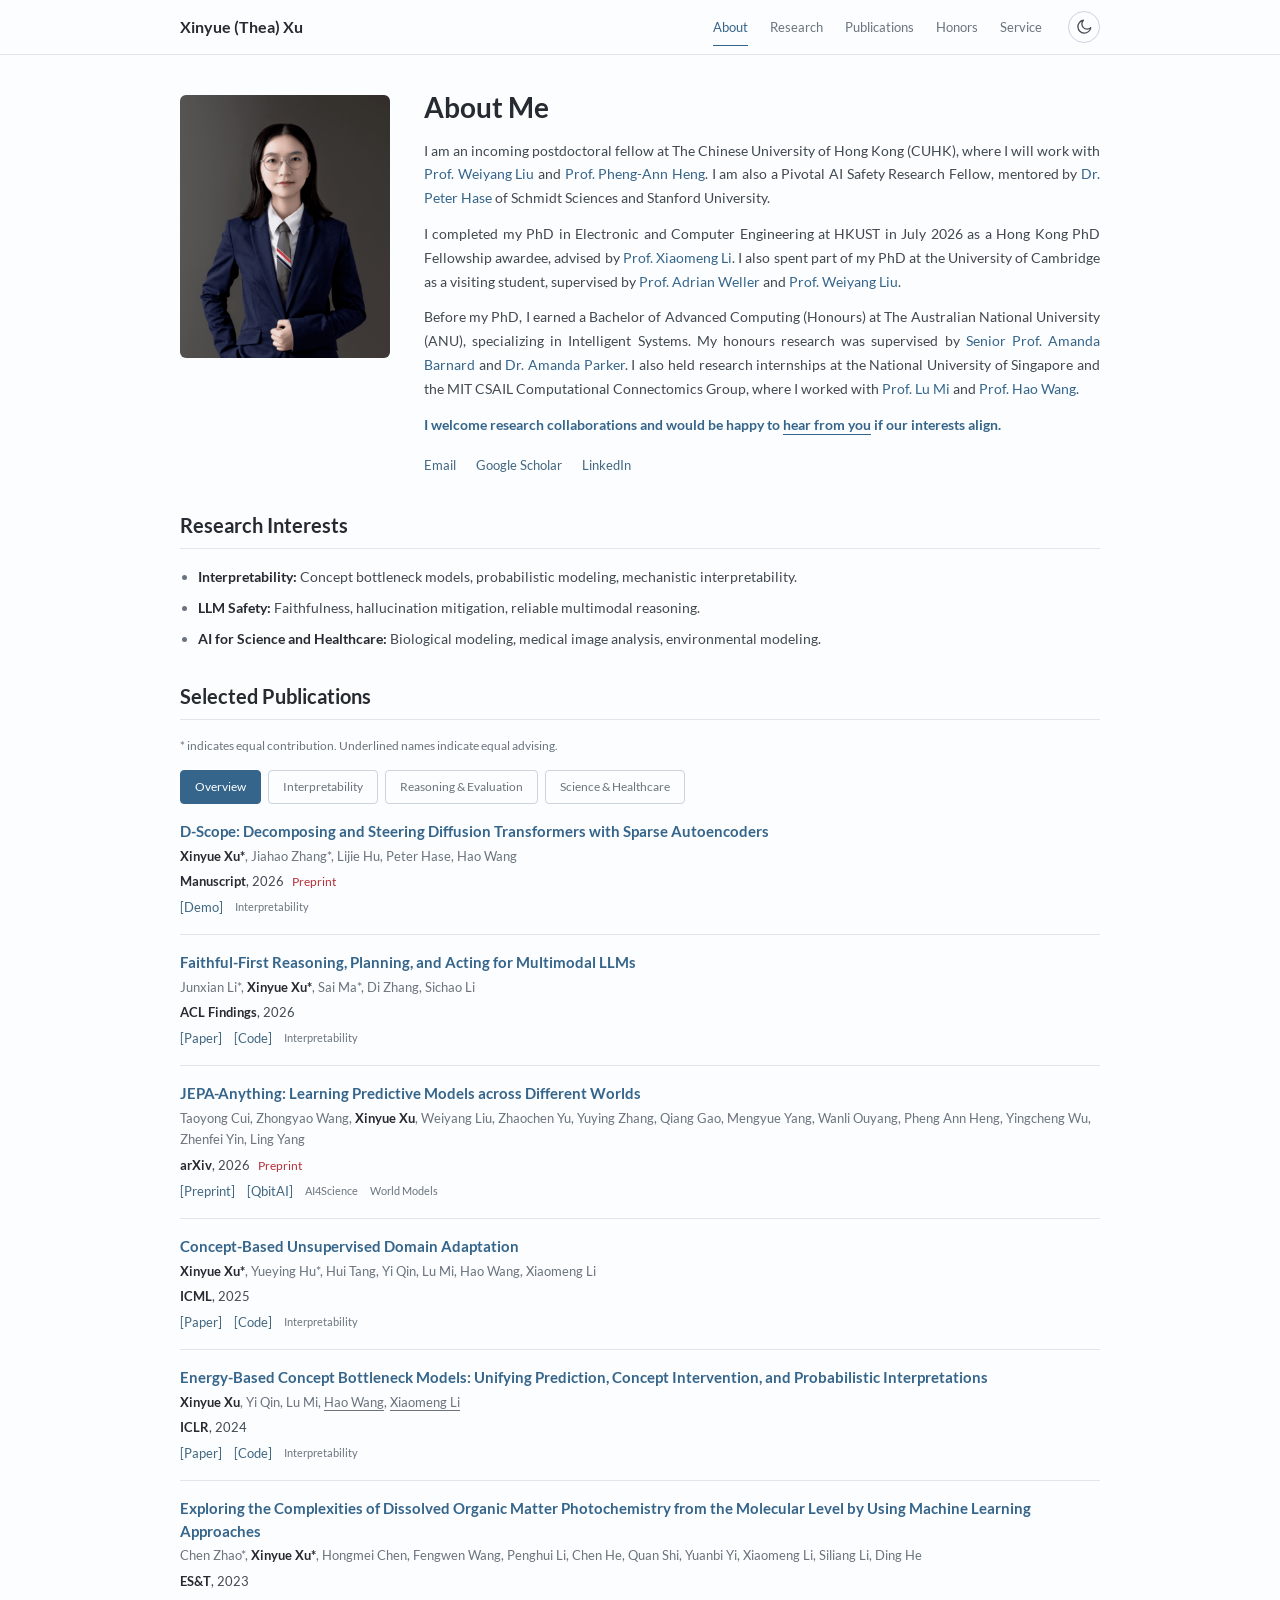
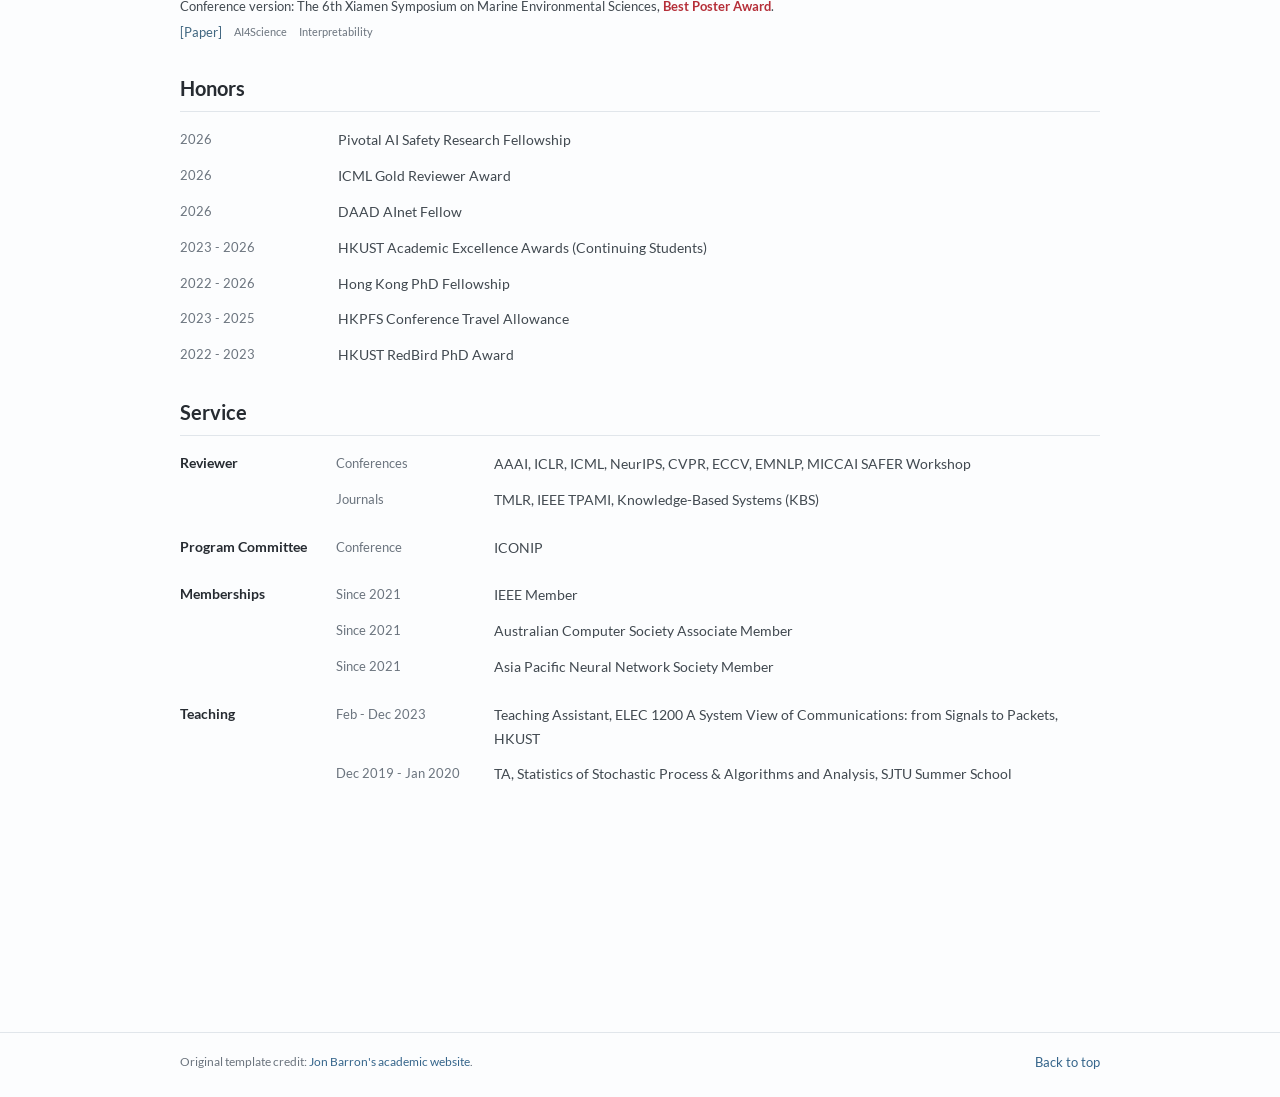
==== commit 3aed6b54: "Use awardee wording for Hong Kong PhD Fellowship" ====
--- a/index.html
+++ b/index.html
@@ -48,7 +48,7 @@
           </p>
           <p>
             I completed my PhD in Electronic and Computer Engineering at HKUST in July 2026
-            as a Hong Kong PhD Fellowship recipient, advised by
+            as a Hong Kong PhD Fellowship awardee, advised by
             <a href="https://xmengli.github.io/">Prof. Xiaomeng Li</a>.
             I also spent part of my PhD at the University of Cambridge as a visiting student, supervised by
             <a href="https://mlg.eng.cam.ac.uk/adrian/">Prof. Adrian Weller</a> and <a href="https://wyliu.com/">Prof. Weiyang Liu</a>.
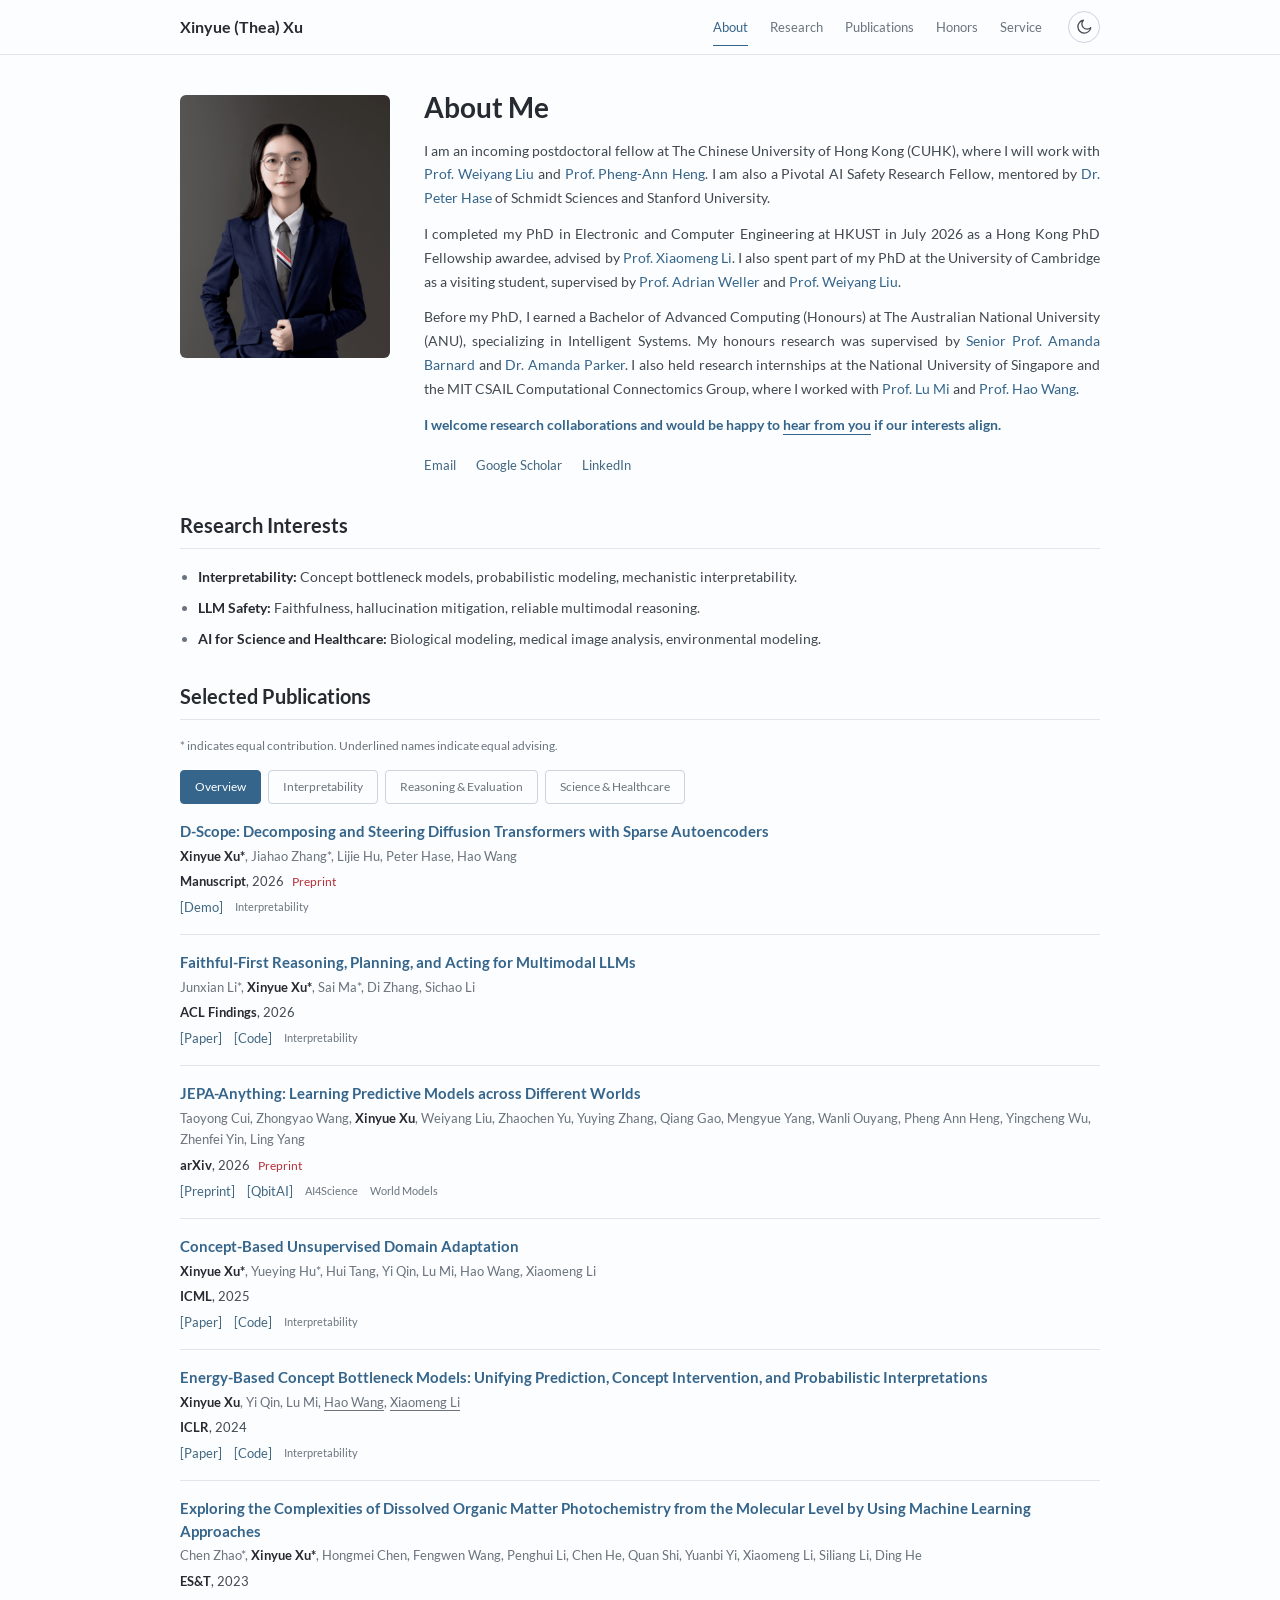
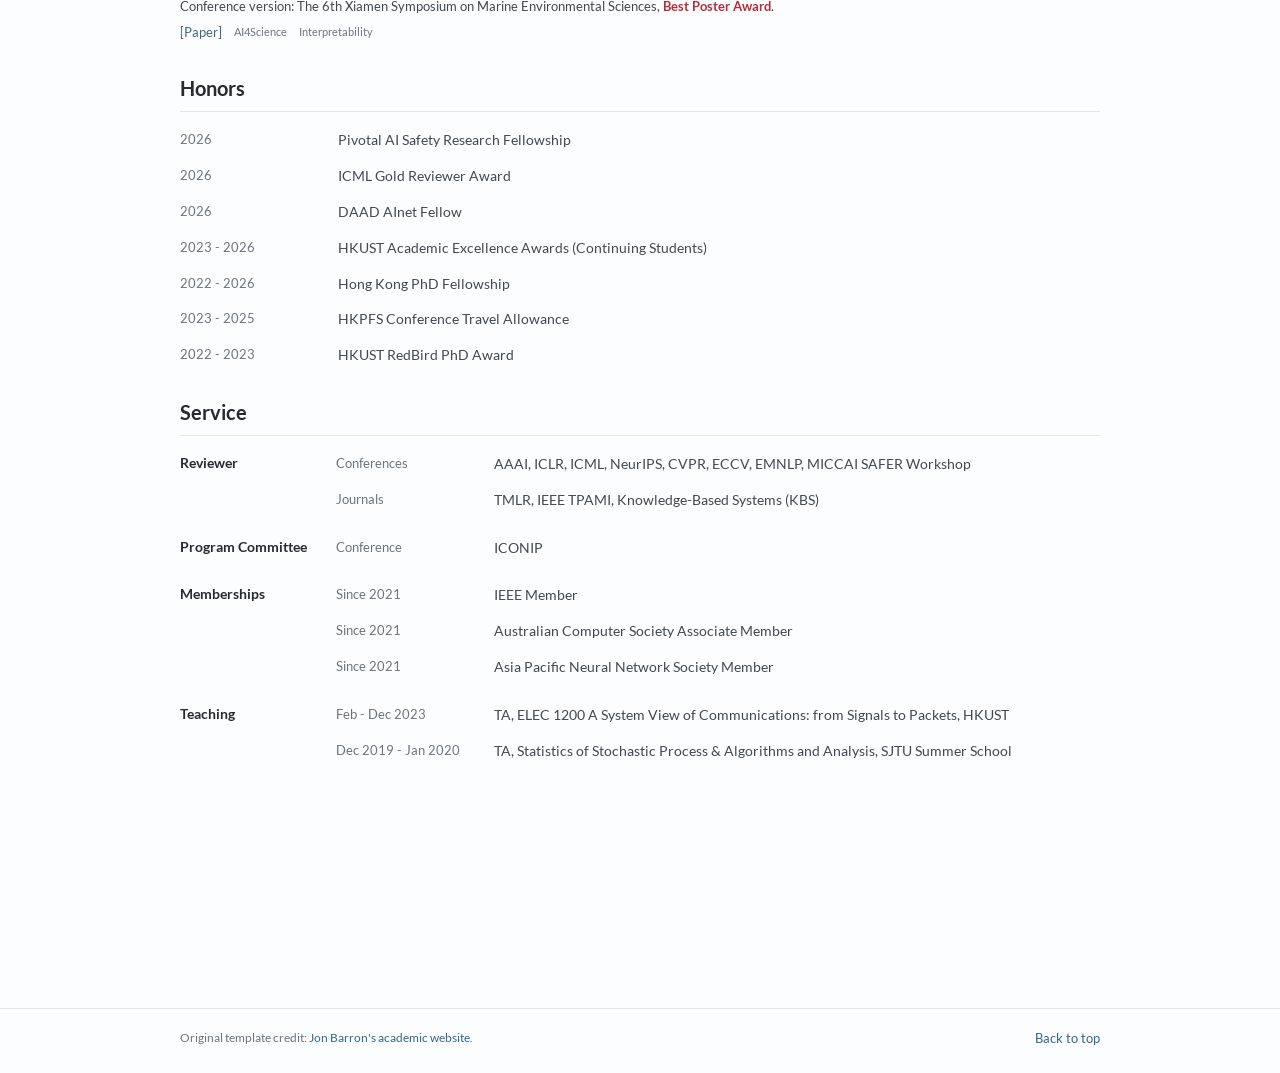
==== commit d7e17de4: "Shorten ELEC 1200 teaching role to TA" ====
--- a/index.html
+++ b/index.html
@@ -418,7 +418,7 @@
         <div class="service-block">
           <h3>Teaching</h3>
           <ul class="plain-list">
-            <li><span>Feb - Dec 2023</span> Teaching Assistant, ELEC 1200 A System View of Communications: from Signals to Packets, HKUST</li>
+            <li><span>Feb - Dec 2023</span> TA, ELEC 1200 A System View of Communications: from Signals to Packets, HKUST</li>
             <li><span>Dec 2019 - Jan 2020</span> TA, Statistics of Stochastic Process &amp; Algorithms and Analysis, SJTU Summer School</li>
           </ul>
         </div>
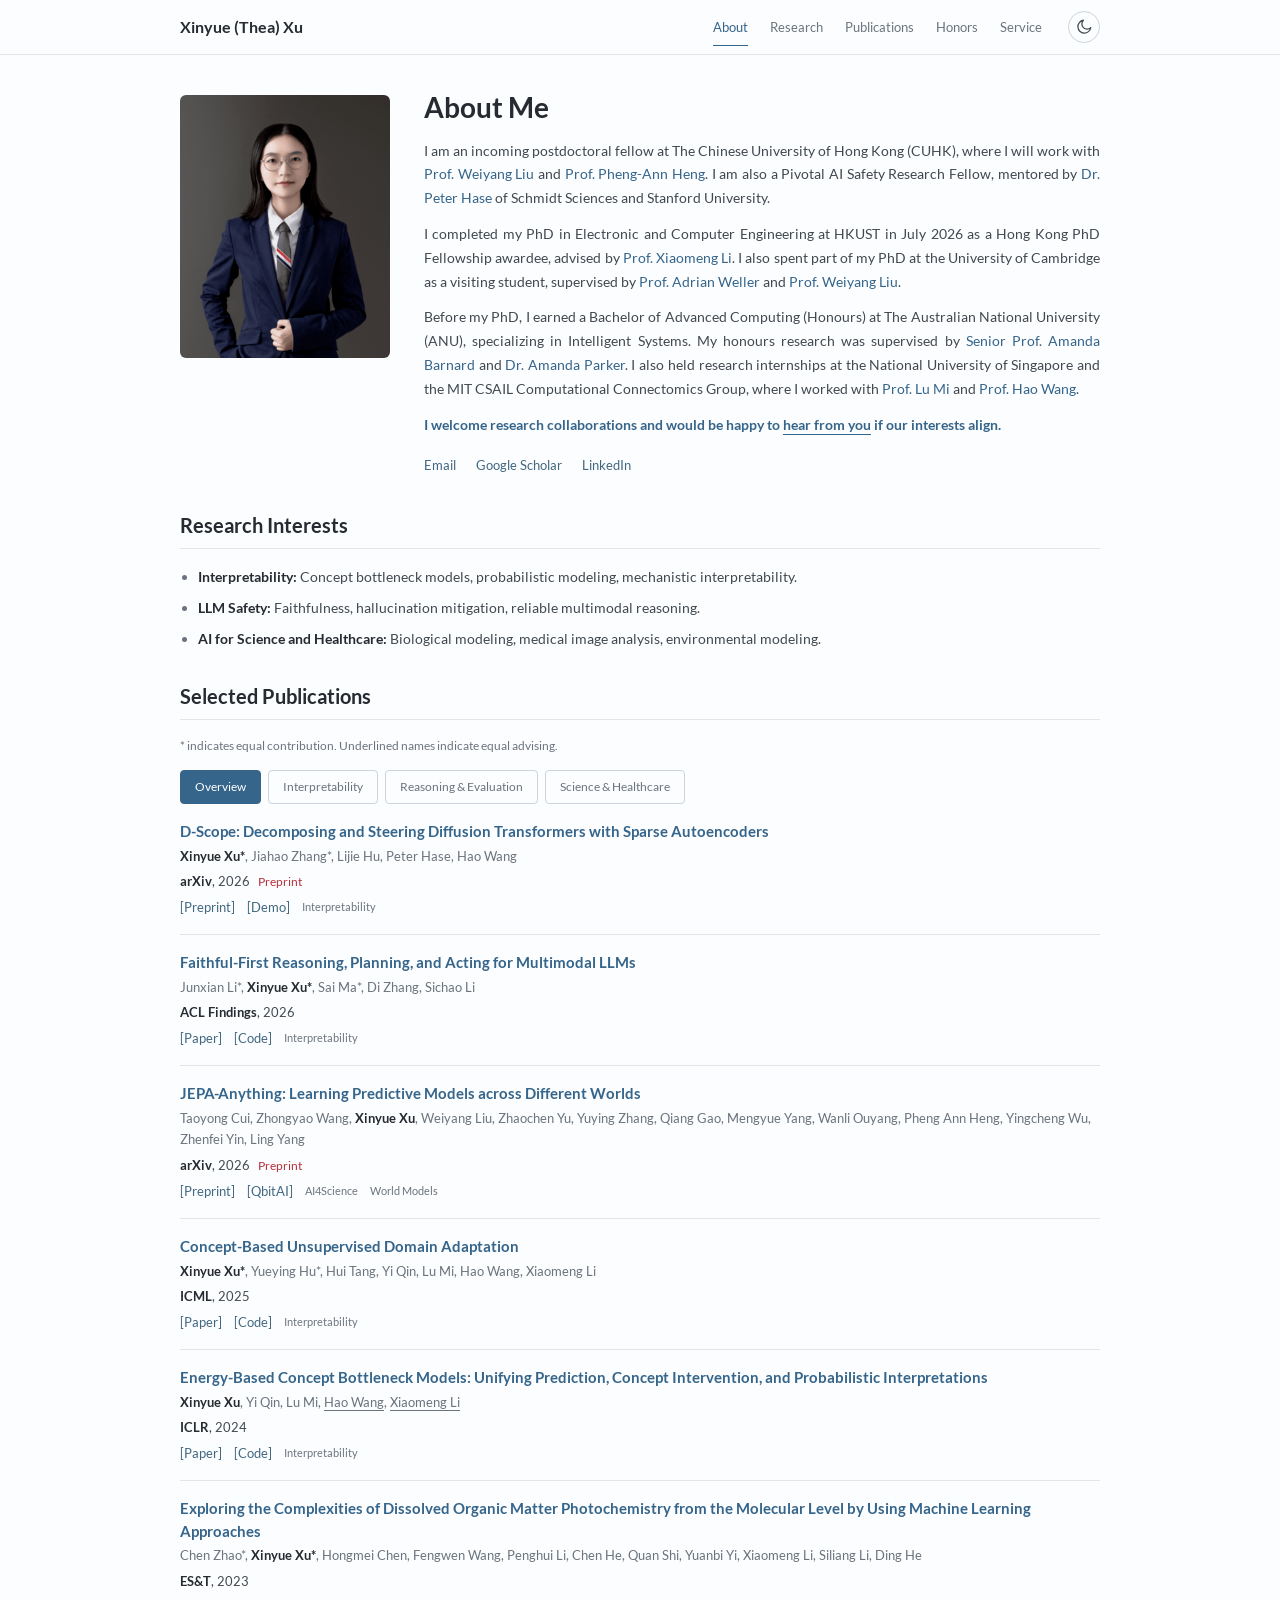
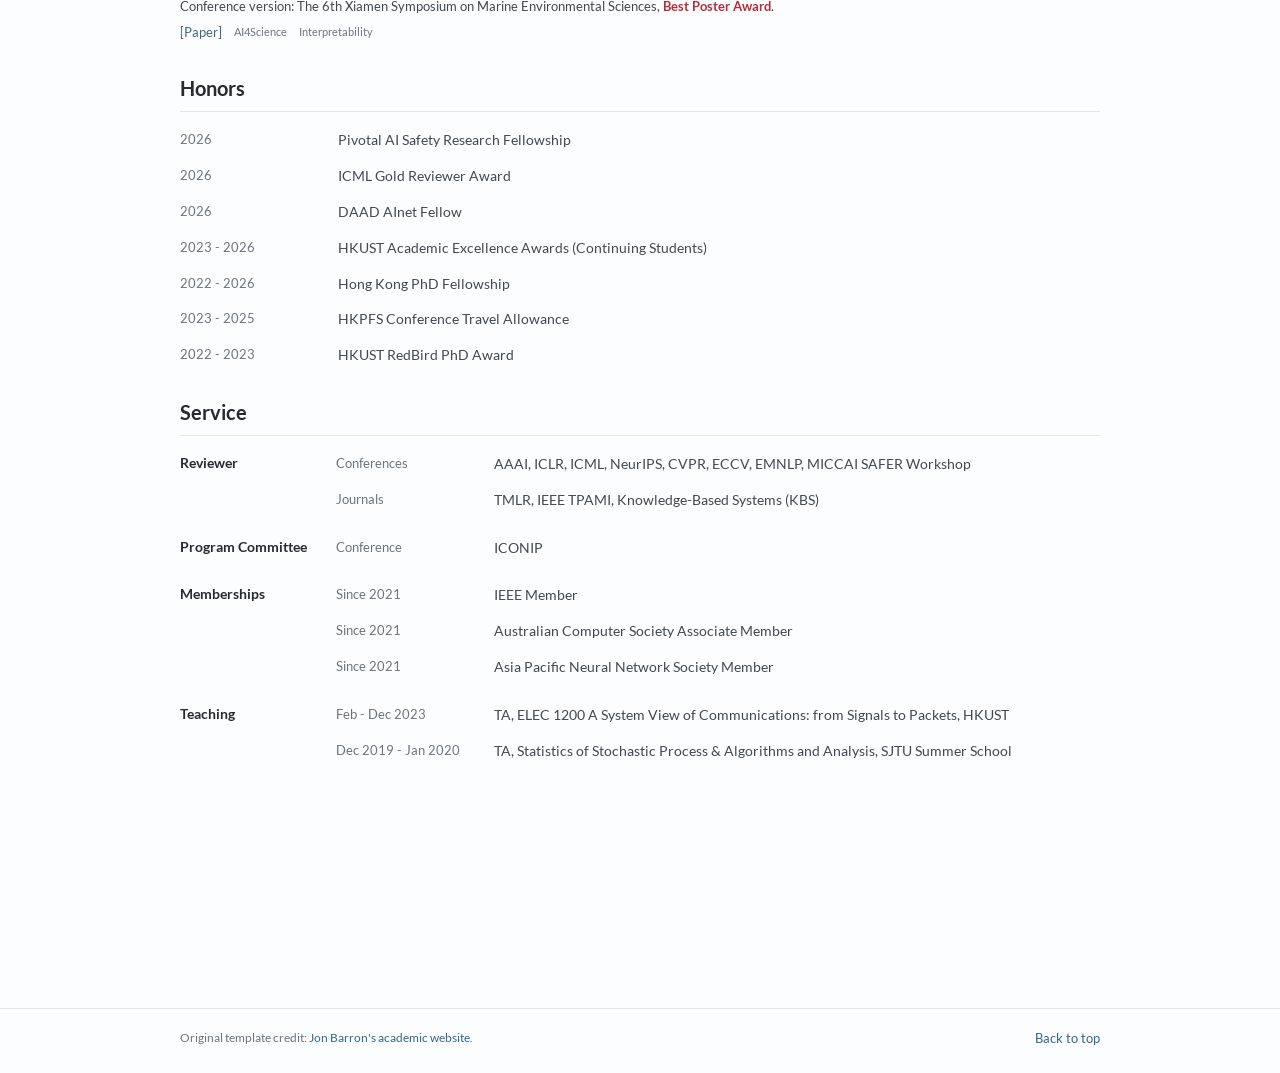
==== commit 868921ee: "Add D-Scope arXiv preprint link" ====
--- a/index.html
+++ b/index.html
@@ -110,16 +110,17 @@
           <div class="publication-list">
             <article class="publication featured is-preprint">
               <div class="pub-content">
-                <h4>D-Scope: Decomposing and Steering Diffusion Transformers with Sparse Autoencoders</h4>
+                <h4><a href="https://arxiv.org/abs/2609.39625">D-Scope: Decomposing and Steering Diffusion Transformers with Sparse Autoencoders</a></h4>
                 <p class="authors"><strong>Xinyue Xu*</strong>, Jiahao Zhang*, Lijie Hu, Peter Hase, Hao Wang</p>
                 <div class="pub-meta">
-                  <strong>Manuscript</strong>
+                  <strong>arXiv</strong>
                   <span>2026</span>
                   <span class="pub-status">Preprint</span>
                 </div>
                 <p>Uses sparse autoencoders to decompose and steer diffusion transformers.</p>
                 <div class="pub-links">
                   <span class="tag tag-blue">Interpretability</span>
+                  <a href="https://arxiv.org/abs/2609.39625">Preprint</a>
                   <a href="https://jiahaozhang-public.github.io/d-scope/">Demo</a>
                 </div>
               </div>
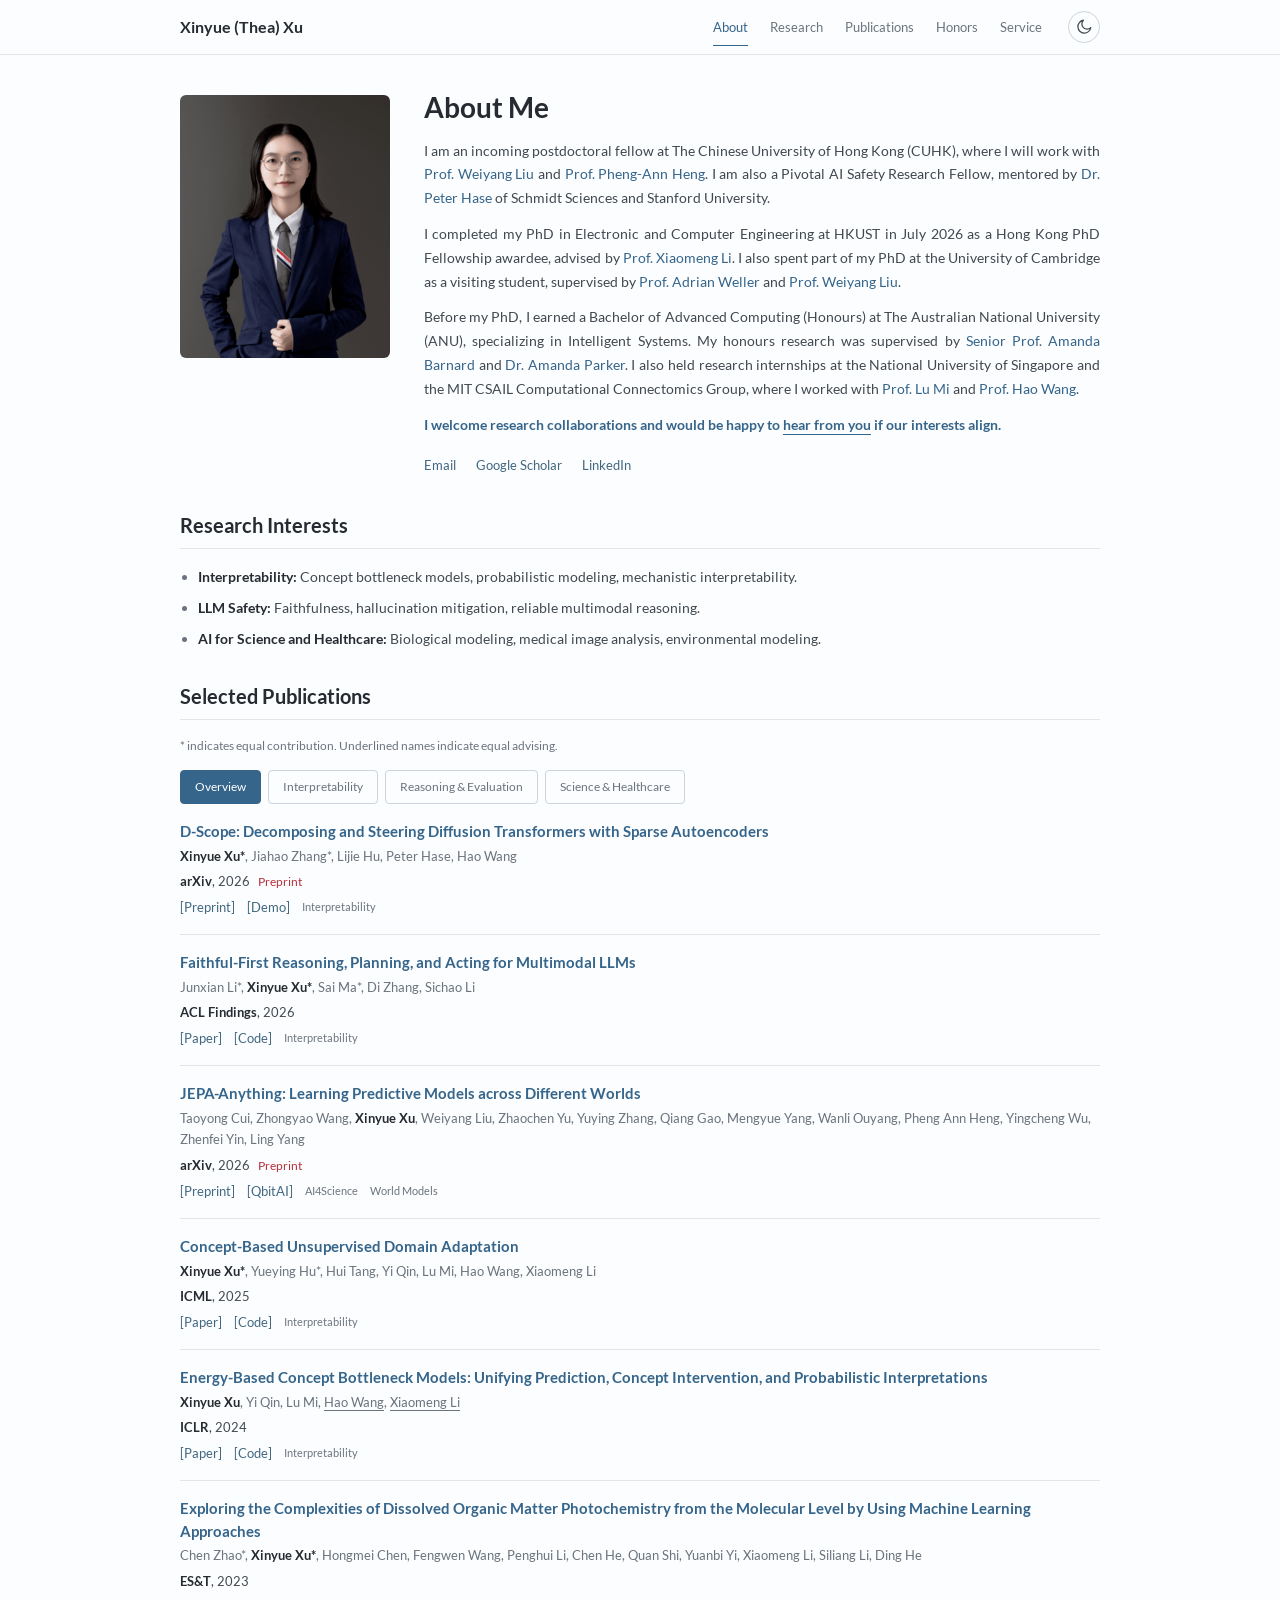
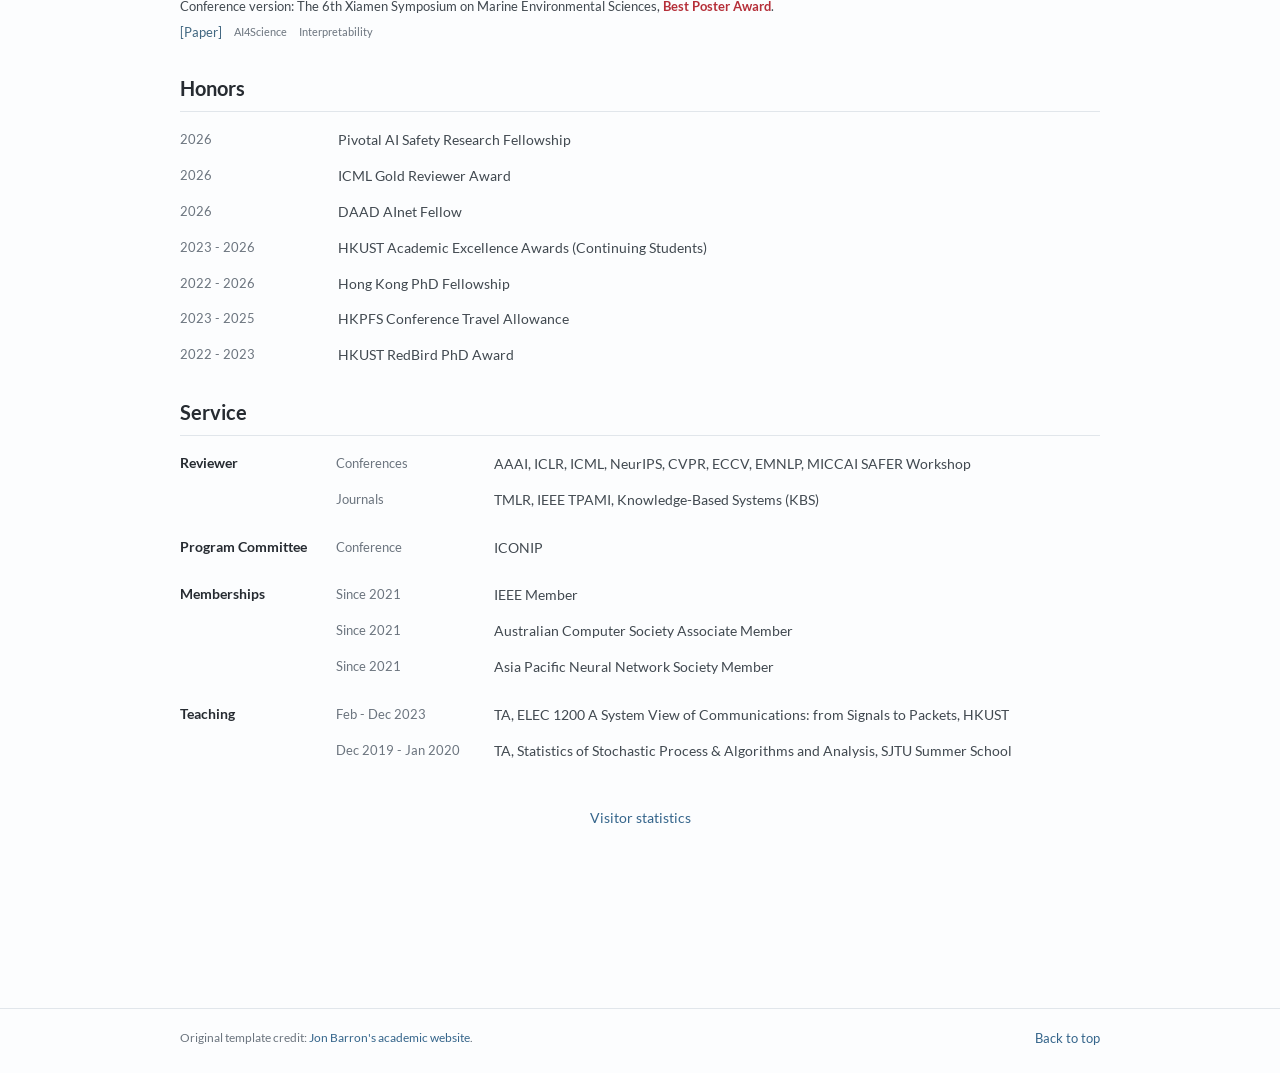
==== commit 74a5b80d: "Repair visitor globe statistics connection" ====
--- a/index.html
+++ b/index.html
@@ -428,7 +428,8 @@
 
     <section class="visitor-map section-shell" aria-label="Visitor map">
       <div id="map-container">
-        <script type="text/javascript" id="mmvst_globe" src="https://mapmyvisitors.com/globe.js?d=dofqKaMYVr9OFjW8XbUCTALOVqvD3N5ME7jqfxKbgf4" async></script>
+        <script type="text/javascript" id="mmvst_globe" src="https://mapmyvisitors.com/globe.js?d=9Xri4eOqdBgQo32ZF7dHHZ__P0nzzAORPs7NM0xVA4I" async></script>
+        <a href="https://mapmyvisitors.com/web/1c8ki">Visitor statistics</a>
       </div>
     </section>
   </main>
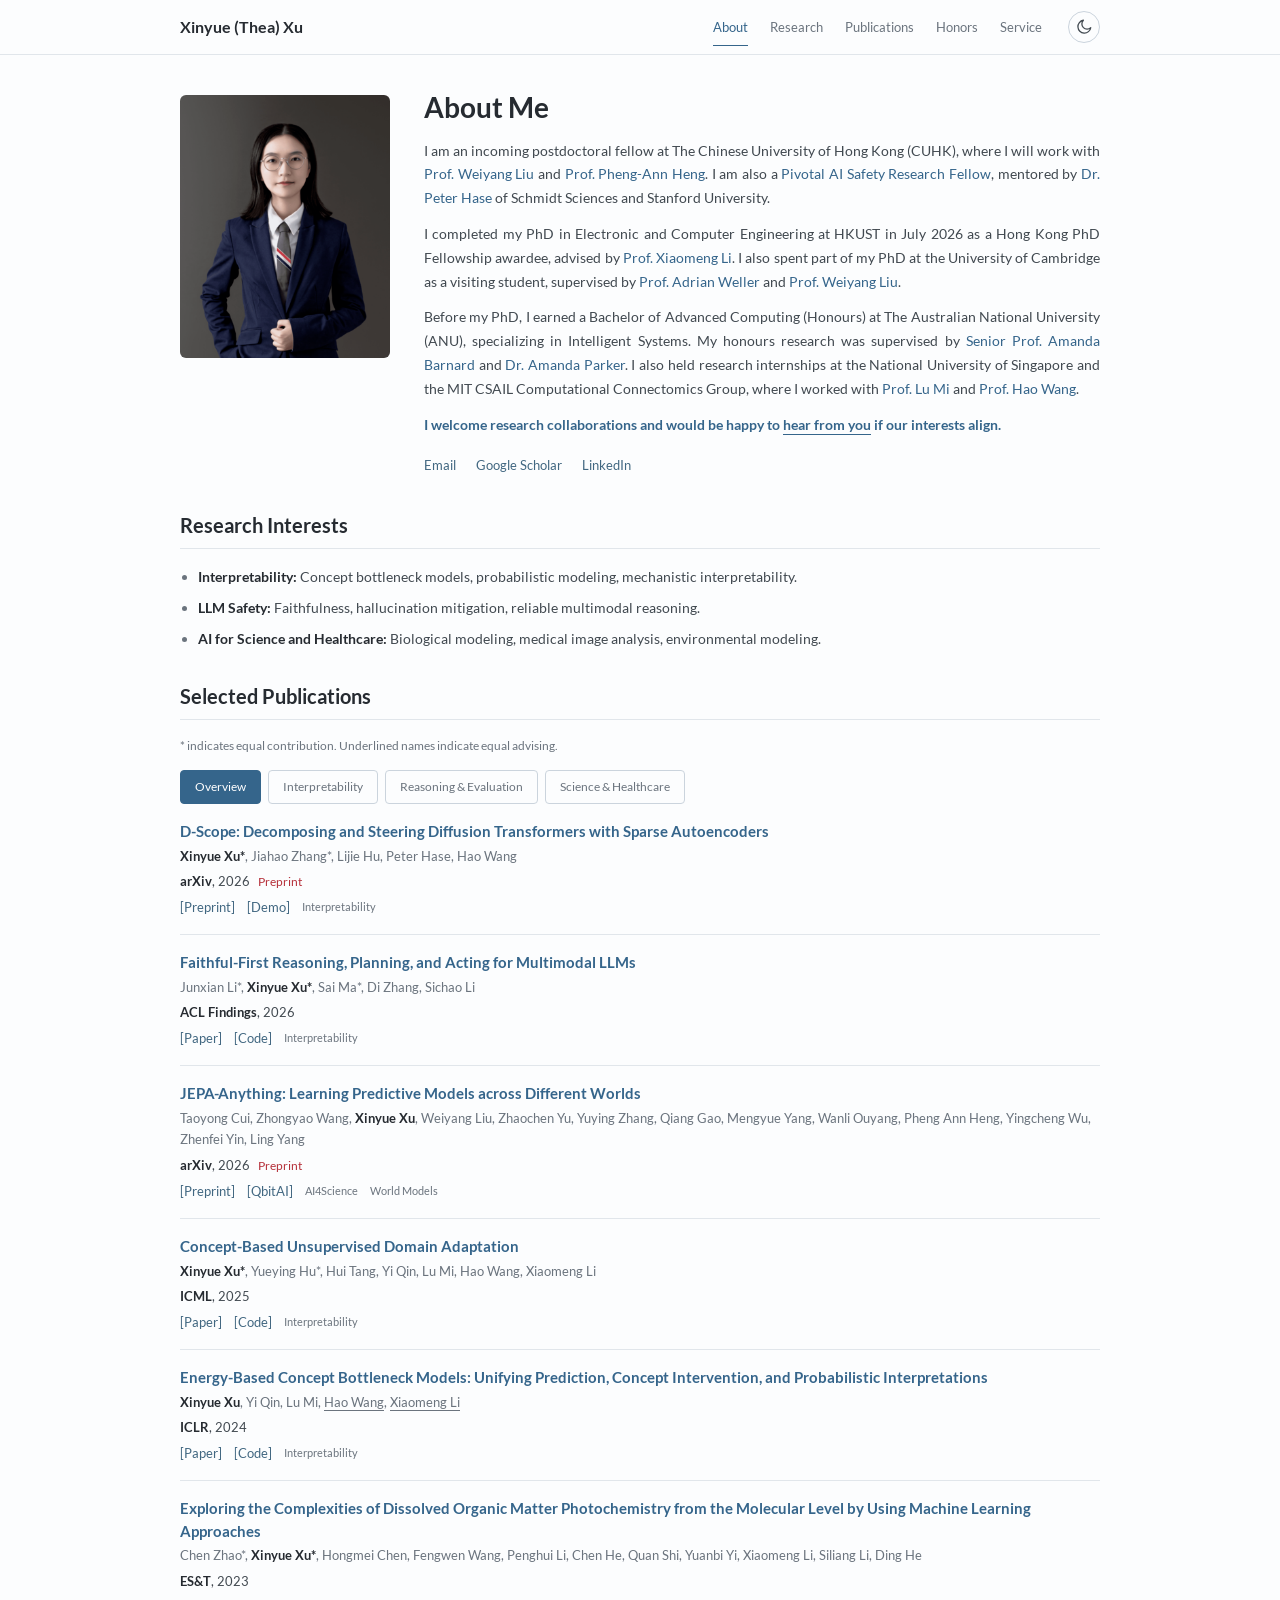
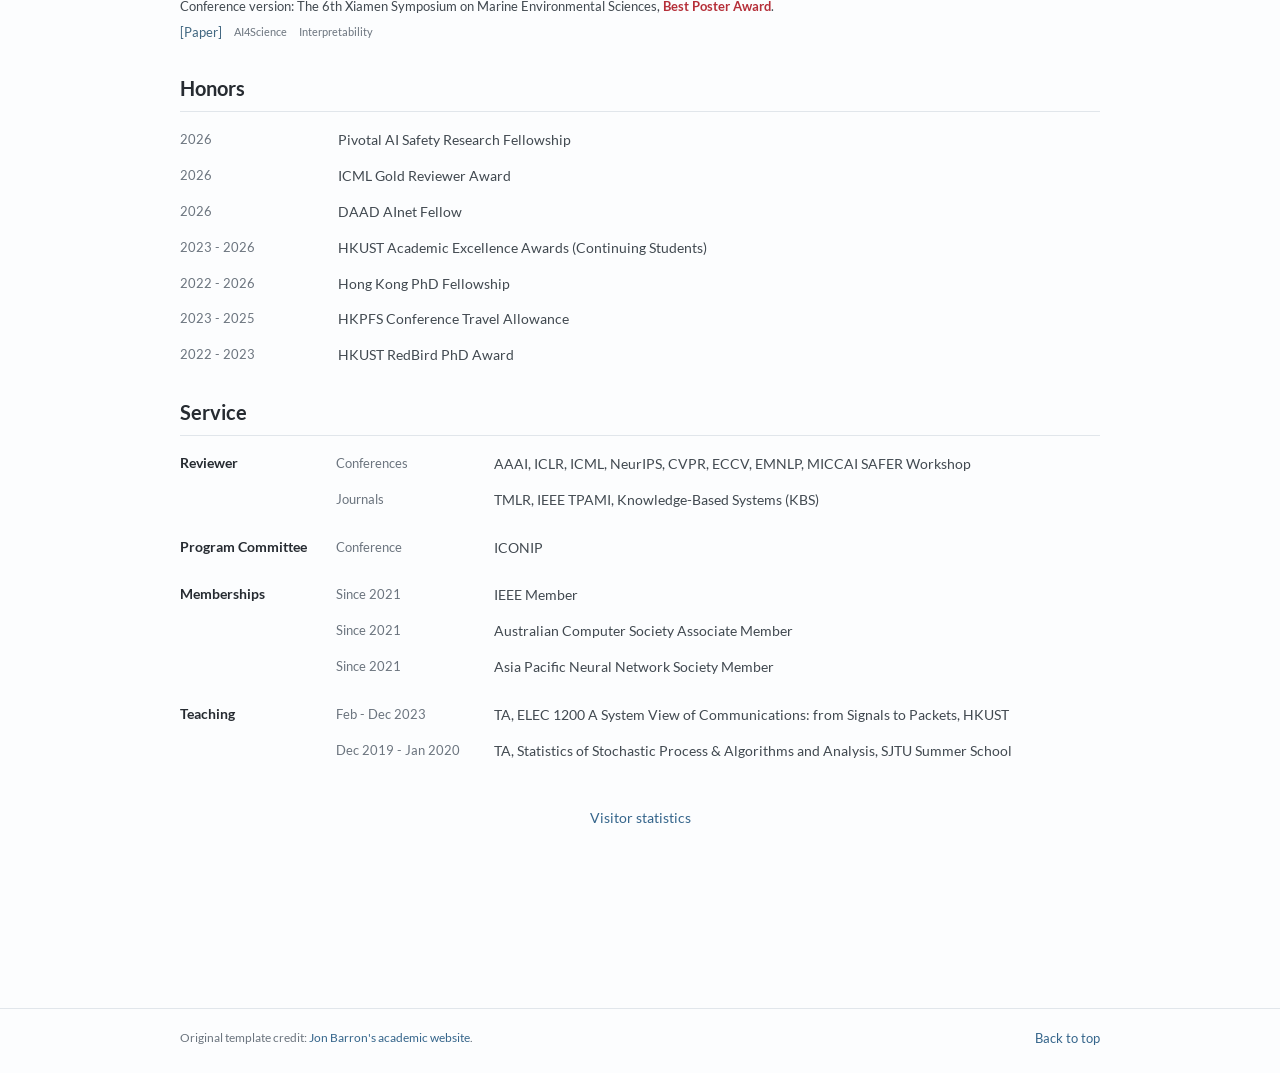
==== commit 81230a6f: "Link Pivotal fellowship to official website" ====
--- a/index.html
+++ b/index.html
@@ -43,7 +43,7 @@
           <p>
             I am an incoming postdoctoral fellow at The Chinese University of Hong Kong (CUHK), where I will work with
             <a href="https://wyliu.com/">Prof. Weiyang Liu</a> and <a href="http://www.cse.cuhk.edu.hk/~pheng/">Prof. Pheng-Ann Heng</a>.
-            I am also a Pivotal AI Safety Research Fellow, mentored by
+            I am also a <a href="https://www.pivotal-research.org/">Pivotal AI Safety Research Fellow</a>, mentored by
             <a href="https://peterbhase.github.io/">Dr. Peter Hase</a> of Schmidt Sciences and Stanford University.
           </p>
           <p>
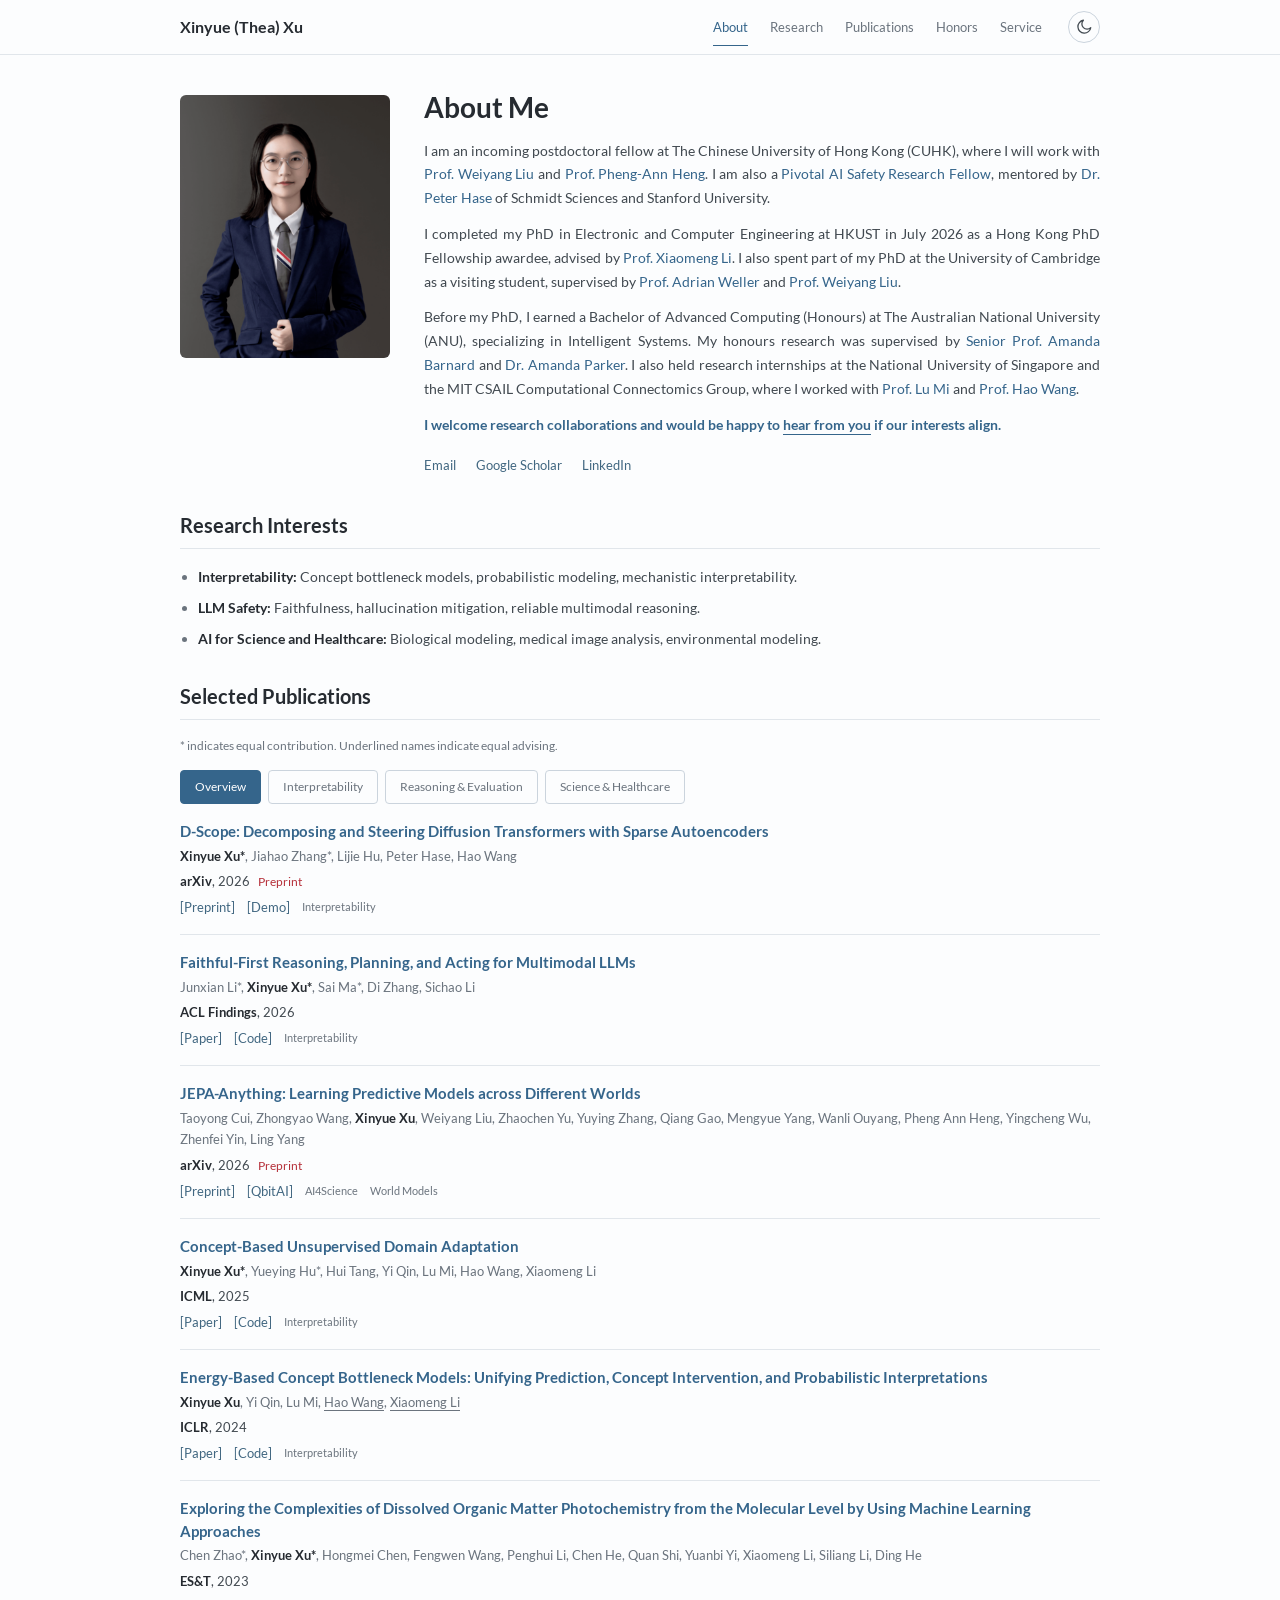
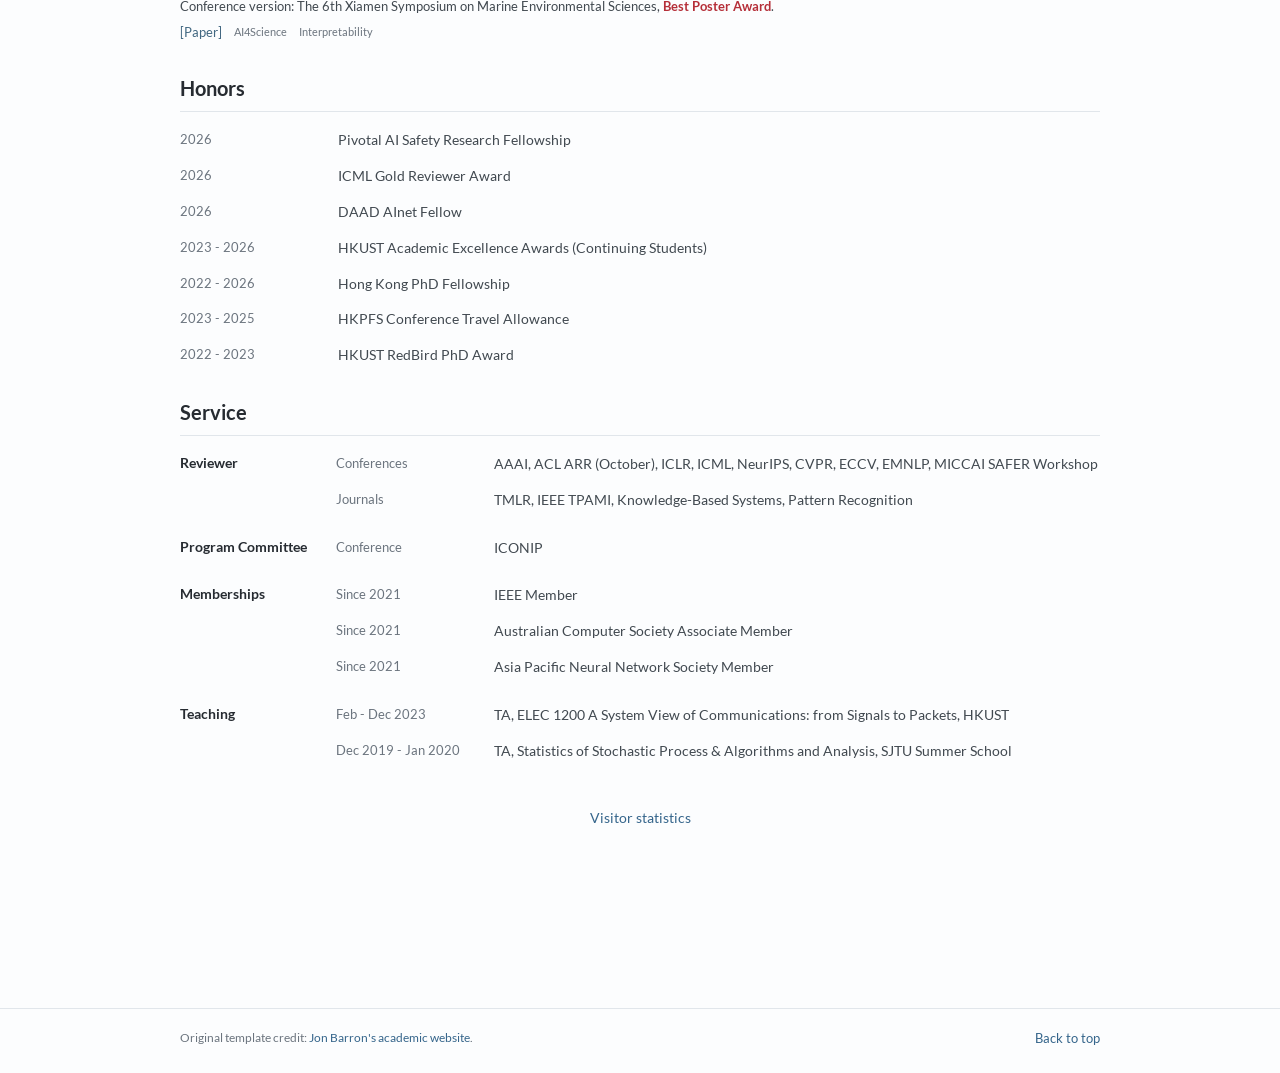
==== commit 0cbdc258: "Update reviewer conferences and journals" ====
--- a/index.html
+++ b/index.html
@@ -398,8 +398,8 @@
         <div class="service-block">
           <h3>Reviewer</h3>
           <ul class="compact-list">
-            <li><span>Conferences</span> AAAI, ICLR, ICML, NeurIPS, CVPR, ECCV, EMNLP, MICCAI SAFER Workshop</li>
-            <li><span>Journals</span> TMLR, IEEE TPAMI, Knowledge-Based Systems (KBS)</li>
+            <li><span>Conferences</span> AAAI, ACL ARR (October), ICLR, ICML, NeurIPS, CVPR, ECCV, EMNLP, MICCAI SAFER Workshop</li>
+            <li><span>Journals</span> TMLR, IEEE TPAMI, Knowledge-Based Systems, Pattern Recognition</li>
           </ul>
         </div>
         <div class="service-block">
